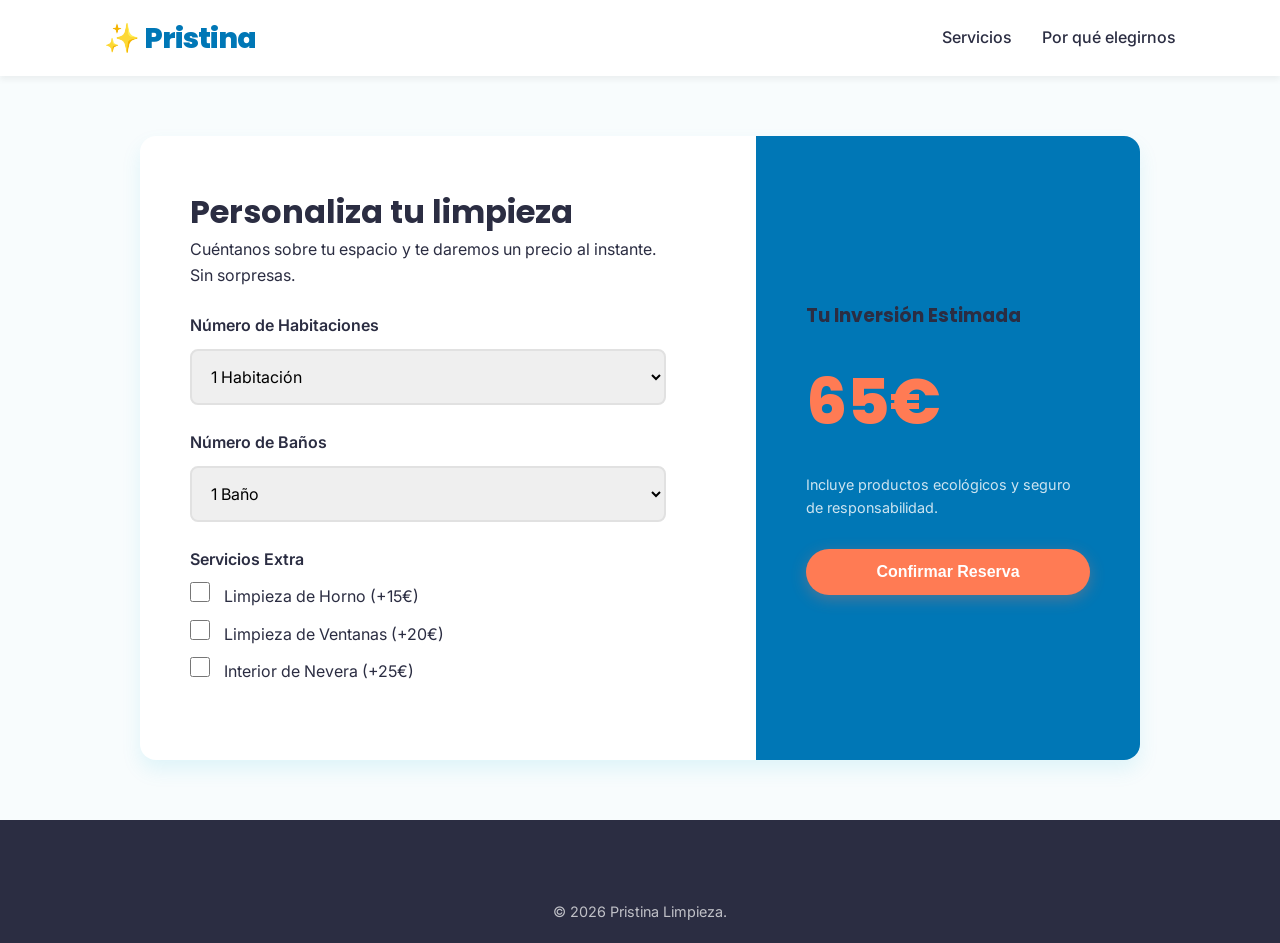
==== reserva.html @ 660d8ac3 "Add files via upload" ====
<!DOCTYPE html>
<html lang="es">
<head>
    <meta charset="UTF-8">
    <meta name="viewport" content="width=device-width, initial-scale=1.0">
    <title>Reserva tu Limpieza | Pristina</title>
    <link href="https://fonts.googleapis.com/css2?family=Inter:wght@400;500&family=Poppins:wght@600;700;800&display=swap" rel="stylesheet">
    <link rel="stylesheet" href="styles.css">
</head>
<body>
    <header class="navbar">
        <div class="nav-container">
            <a href="index.html" class="logo">✨ Pristina</a>
            <ul class="nav-links">
                <li><a href="index.html#servicios">Servicios</a></li>
                <li><a href="index.html#nosotros">Por qué elegirnos</a></li>
            </ul>
            <div class="hamburger">
                <span class="bar"></span>
                <span class="bar"></span>
                <span class="bar"></span>
            </div>
        </div>
    </header>

    <main class="booking-page">
        <div class="booking-container">
            <div class="booking-form-area">
                <h1>Personaliza tu limpieza</h1>
                <p>Cuéntanos sobre tu espacio y te daremos un precio al instante. Sin sorpresas.</p>
                
                <form id="booking-form">
                    <div class="form-group">
                        <label for="habitaciones">Número de Habitaciones</label>
                        <select id="habitaciones" class="calc-input">
                            <option value="1">1 Habitación</option>
                            <option value="2">2 Habitaciones</option>
                            <option value="3">3 Habitaciones</option>
                            <option value="4">4+ Habitaciones</option>
                        </select>
                    </div>

                    <div class="form-group">
                        <label for="banos">Número de Baños</label>
                        <select id="banos" class="calc-input">
                            <option value="1">1 Baño</option>
                            <option value="2">2 Baños</option>
                            <option value="3">3 Baños</option>
                        </select>
                    </div>

                    <div class="form-group extras-group">
                        <label>Servicios Extra</label>
                        <label class="checkbox-label">
                            <input type="checkbox" class="calc-checkbox" value="15"> Limpieza de Horno (+15€)
                        </label>
                        <label class="checkbox-label">
                            <input type="checkbox" class="calc-checkbox" value="20"> Limpieza de Ventanas (+20€)
                        </label>
                        <label class="checkbox-label">
                            <input type="checkbox" class="calc-checkbox" value="25"> Interior de Nevera (+25€)
                        </label>
                    </div>
                </form>
            </div>

            <div class="price-summary">
                <h3>Tu Inversión Estimada</h3>
                <div class="price-display">
                    <span id="total-price">50</span><span>€</span>
                </div>
                <p class="price-note">Incluye productos ecológicos y seguro de responsabilidad.</p>
                <button class="btn btn-primary btn-full" onclick="alert('¡Reserva confirmada ficticiamente!')">Confirmar Reserva</button>
            </div>
        </div>
    </main>

    <footer>
        <div class="footer-bottom" style="border:none;">
            <p>&copy; 2026 Pristina Limpieza.</p>
        </div>
    </footer>

    <script src="script.js"></script>
</body>
</html>
---- styles.css ----
/* =========================================
   VARIABLES Y RESET
   ========================================= */
:root {
    /* Paleta de Colores: Vibrante y Limpia */
    --clr-primary: #00b4d8;      /* Aguamarina intenso */
    --clr-primary-dark: #0077b6; /* Azul profundo para hovers */
    --clr-accent: #ff7b54;       /* Coral para llamadas a la acción */
    --clr-accent-dark: #e8633e;
    --clr-dark: #2b2d42;         /* Texto principal */
    --clr-light: #f8fcfd;        /* Fondo general */
    --clr-white: #ffffff;
    
    /* Tipografía */
    --font-heading: 'Poppins', sans-serif;
    --font-body: 'Inter', sans-serif;
    
    /* Efectos */
    --shadow-sm: 0 4px 6px rgba(0,0,0,0.05);
    --shadow-md: 0 10px 20px rgba(0,180,216,0.1);
    --transition: all 0.3s cubic-bezier(0.25, 0.8, 0.25, 1);
    --border-radius: 16px;
}

* {
    margin: 0;
    padding: 0;
    box-sizing: border-box;
}

html {
    scroll-behavior: smooth;
}

body {
    font-family: var(--font-body);
    background-color: var(--clr-light);
    color: var(--clr-dark);
    line-height: 1.6;
}

h1, h2, h3, .logo {
    font-family: var(--font-heading);
    color: var(--clr-dark);
}

/* =========================================
   COMPONENTES GLOBALES
   ========================================= */
.btn {
    display: inline-block;
    padding: 14px 28px;
    border-radius: 50px;
    text-decoration: none;
    font-weight: 600;
    font-size: 1rem;
    cursor: pointer;
    border: none;
    transition: var(--transition);
    text-align: center;
}

.btn-primary {
    background-color: var(--clr-accent);
    color: var(--clr-white);
    box-shadow: 0 4px 15px rgba(255, 123, 84, 0.3);
}

.btn-primary:hover {
    background-color: var(--clr-accent-dark);
    transform: translateY(-3px);
    box-shadow: 0 6px 20px rgba(255, 123, 84, 0.4);
}

.btn-secondary {
    background-color: var(--clr-white);
    color: var(--clr-primary-dark);
    border: 2px solid var(--clr-primary);
}

.btn-secondary:hover {
    background-color: var(--clr-primary);
    color: var(--clr-white);
}

/* =========================================
   HEADER Y NAVBAR (Sticky & Glassmorphism)
   ========================================= */
.promo-bar {
    background-color: var(--clr-primary-dark);
    color: var(--clr-white);
    text-align: center;
    padding: 10px;
    font-size: 0.9rem;
}

.navbar {
    position: sticky;
    top: 0;
    background: rgba(255, 255, 255, 0.9);
    backdrop-filter: blur(10px);
    z-index: 1000;
    box-shadow: var(--shadow-sm);
}

.nav-container {
    display: flex;
    justify-content: space-between;
    align-items: center;
    max-width: 1200px;
    margin: 0 auto;
    padding: 15px 5%;
}

.logo {
    font-size: 1.8rem;
    font-weight: 800;
    text-decoration: none;
    color: var(--clr-primary-dark);
    letter-spacing: -1px;
}

.nav-links {
    list-style: none;
    display: flex;
    align-items: center;
    gap: 30px;
}

.nav-links a {
    text-decoration: none;
    color: var(--clr-dark);
    font-weight: 500;
    transition: var(--transition);
}

.nav-links a:hover {
    color: var(--clr-primary);
}

.btn-nav {
    background-color: var(--clr-primary);
    color: var(--clr-white);
    padding: 10px 24px;
}
.btn-nav:hover {
    background-color: var(--clr-primary-dark);
    color: var(--clr-white);
}

/* Menú Hamburguesa */
.hamburger {
    display: none;
    cursor: pointer;
}
.bar {
    display: block;
    width: 25px;
    height: 3px;
    margin: 5px auto;
    background-color: var(--clr-dark);
    transition: var(--transition);
}

/* =========================================
   SECCIÓN HERO
   ========================================= */
.hero {
    display: grid;
    grid-template-columns: 1fr 1fr;
    align-items: center;
    max-width: 1200px;
    margin: 0 auto;
    padding: 80px 5%;
    gap: 50px;
}

.hero-content h1 {
    font-size: 3.5rem;
    line-height: 1.1;
    margin-bottom: 20px;
}

.highlight {
    color: var(--clr-primary);
}

.hero-content p {
    font-size: 1.1rem;
    color: #555;
    margin-bottom: 30px;
}

.hero-buttons {
    display: flex;
    gap: 15px;
}

.hero-image img {
    width: 100%;
    border-radius: var(--border-radius);
    box-shadow: var(--shadow-md);
    object-fit: cover;
    height: 500px;
}

/* =========================================
   SECCIÓN BENEFICIOS & SERVICIOS
   ========================================= */
.section-header {
    text-align: center;
    margin-bottom: 50px;
}
.section-header h2 {
    font-size: 2.5rem;
    margin-bottom: 15px;
}

.features {
    background-color: var(--clr-white);
    padding: 80px 5%;
}

.features-grid {
    display: grid;
    grid-template-columns: repeat(auto-fit, minmax(300px, 1fr));
    gap: 30px;
    max-width: 1200px;
    margin: 0 auto;
}

.feature-card {
    padding: 40px 30px;
    background: var(--clr-light);
    border-radius: var(--border-radius);
    text-align: center;
    transition: var(--transition);
    border: 1px solid rgba(0,180,216,0.1);
}

.feature-card:hover {
    transform: translateY(-10px);
    box-shadow: var(--shadow-md);
    background: var(--clr-white);
}

.feature-card .icon {
    font-size: 3rem;
    margin-bottom: 20px;
}

.services {
    padding: 80px 5%;
    max-width: 1200px;
    margin: 0 auto;
}

.services-grid {
    display: grid;
    grid-template-columns: repeat(auto-fit, minmax(320px, 1fr));
    gap: 40px;
}

.service-card {
    background: var(--clr-white);
    border-radius: var(--border-radius);
    overflow: hidden;
    box-shadow: var(--shadow-sm);
    transition: var(--transition);
}

.service-card:hover {
    box-shadow: var(--shadow-md);
    transform: scale(1.02);
}

.service-card img {
    width: 100%;
    height: 250px;
    object-fit: cover;
}

.service-info {
    padding: 30px;
}

.link-arrow {
    display: inline-block;
    margin-top: 15px;
    color: var(--clr-primary);
    font-weight: 700;
    text-decoration: none;
    transition: var(--transition);
}

.link-arrow:hover {
    color: var(--clr-accent);
    transform: translateX(5px);
}

/* =========================================
   PÁGINA DE RESERVA (Cotizador)
   ========================================= */
.booking-page {
    padding: 60px 5%;
}

.booking-container {
    max-width: 1000px;
    margin: 0 auto;
    display: grid;
    grid-template-columns: 3fr 2fr;
    gap: 40px;
    background: var(--clr-white);
    border-radius: var(--border-radius);
    box-shadow: var(--shadow-md);
    overflow: hidden;
}

.booking-form-area {
    padding: 50px;
}

.form-group {
    margin-bottom: 25px;
    margin-top: 25px;
}

.form-group label {
    display: block;
    font-weight: 600;
    margin-bottom: 10px;
}

.calc-input {
    width: 100%;
    padding: 15px;
    border: 2px solid #e1e1e1;
    border-radius: 8px;
    font-family: var(--font-body);
    font-size: 1rem;
    transition: var(--transition);
}

.calc-input:focus {
    outline: none;
    border-color: var(--clr-primary);
}

.checkbox-label {
    display: flex;
    align-items: center;
    font-weight: 400 !important;
    margin-bottom: 10px;
    cursor: pointer;
}

.calc-checkbox {
    margin-right: 10px;
    width: 20px;
    height: 20px;
    accent-color: var(--clr-primary);
}

.price-summary {
    background: var(--clr-primary-dark);
    color: var(--clr-white);
    padding: 50px;
    display: flex;
    flex-direction: column;
    justify-content: center;
}

.price-display {
    font-size: 4rem;
    font-family: var(--font-heading);
    font-weight: 800;
    color: var(--clr-accent);
    margin: 20px 0;
}

.price-note {
    font-size: 0.9rem;
    opacity: 0.8;
    margin-bottom: 30px;
}

.btn-full {
    width: 100%;
}

/* =========================================
   FOOTER
   ========================================= */
footer {
    background-color: var(--clr-dark);
    color: var(--clr-white);
    padding: 60px 5% 20px;
}

.footer-content {
    max-width: 1200px;
    margin: 0 auto;
    display: flex;
    justify-content: space-between;
    flex-wrap: wrap;
    gap: 40px;
    margin-bottom: 40px;
}

.footer-brand h2 {
    color: var(--clr-white);
    margin-bottom: 15px;
}

.footer-bottom {
    text-align: center;
    border-top: 1px solid rgba(255,255,255,0.1);
    padding-top: 20px;
    font-size: 0.9rem;
    opacity: 0.7;
}

/* =========================================
   RESPONSIVE DESIGN (@media queries)
   ========================================= */
@media (max-width: 900px) {
    .hero {
        grid-template-columns: 1fr;
        text-align: center;
        padding-top: 40px;
    }
    
    .hero-buttons {
        justify-content: center;
    }

    .booking-container {
        grid-template-columns: 1fr;
    }
}

@media (max-width: 768px) {
    .nav-links {
        position: fixed;
        left: -100%;
        top: 70px;
        flex-direction: column;
        background-color: var(--clr-white);
        width: 100%;
        text-align: center;
        transition: 0.3s;
        box-shadow: 0 10px 10px rgba(0,0,0,0.1);
        padding: 20px 0;
    }

    .nav-links.active {
        left: 0;
    }

    .hamburger {
        display: block;
    }

    .hamburger.active .bar:nth-child(2) {
        opacity: 0;
    }
    .hamburger.active .bar:nth-child(1) {
        transform: translateY(8px) rotate(45deg);
    }
    .hamburger.active .bar:nth-child(3) {
        transform: translateY(-8px) rotate(-45deg);
    }
}
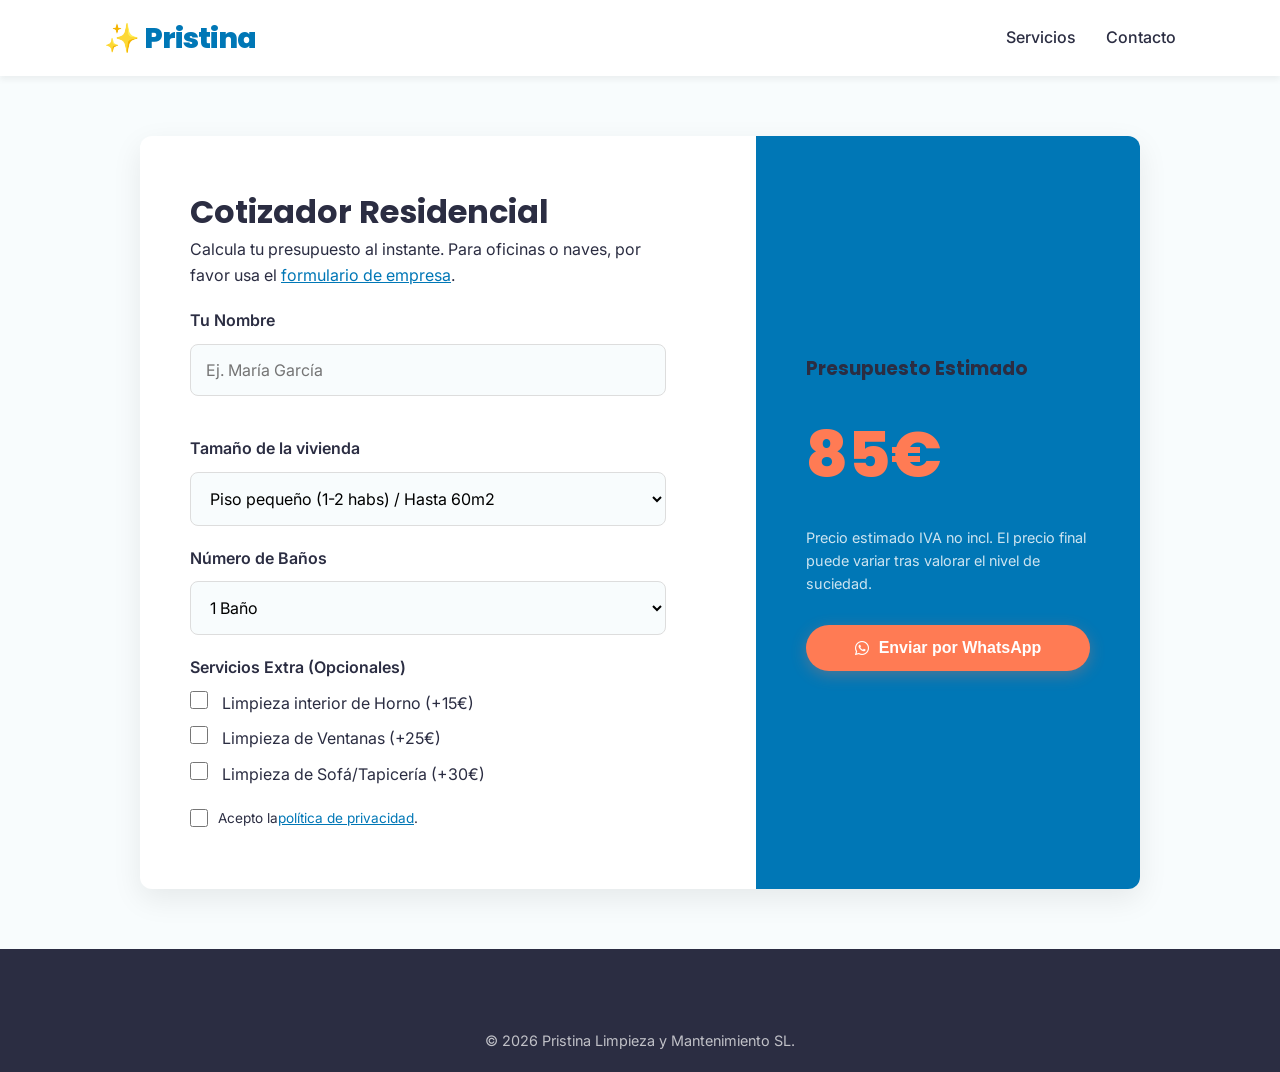
==== commit eeddf4ee: "Add files via upload" ====
--- a/reserva.html
+++ b/reserva.html
@@ -3,8 +3,9 @@
 <head>
     <meta charset="UTF-8">
     <meta name="viewport" content="width=device-width, initial-scale=1.0">
-    <title>Reserva tu Limpieza | Pristina</title>
+    <title>Cotizador Residencial | Pristina</title>
     <link href="https://fonts.googleapis.com/css2?family=Inter:wght@400;500&family=Poppins:wght@600;700;800&display=swap" rel="stylesheet">
+    <link rel="stylesheet" href="https://cdnjs.cloudflare.com/ajax/libs/font-awesome/6.4.0/css/all.min.css">
     <link rel="stylesheet" href="styles.css">
 </head>
 <body>
@@ -13,7 +14,7 @@
             <a href="index.html" class="logo">✨ Pristina</a>
             <ul class="nav-links">
                 <li><a href="index.html#servicios">Servicios</a></li>
-                <li><a href="index.html#nosotros">Por qué elegirnos</a></li>
+                <li><a href="index.html#contacto">Contacto</a></li>
             </ul>
             <div class="hamburger">
                 <span class="bar"></span>
@@ -26,17 +27,25 @@
     <main class="booking-page">
         <div class="booking-container">
             <div class="booking-form-area">
-                <h1>Personaliza tu limpieza</h1>
-                <p>Cuéntanos sobre tu espacio y te daremos un precio al instante. Sin sorpresas.</p>
+                <h1>Cotizador Residencial</h1>
+                <p>Calcula tu presupuesto al instante. Para oficinas o naves, por favor usa el <a href="index.html#contacto">formulario de empresa</a>.</p>
                 
                 <form id="booking-form">
+                    <!-- Nuevos campos de contacto real -->
+                    <div class="form-row">
+                        <div class="form-group" style="width: 100%;">
+                            <label for="cliente-nombre">Tu Nombre</label>
+                            <input type="text" id="cliente-nombre" class="calc-input" placeholder="Ej. María García" required>
+                        </div>
+                    </div>
+
                     <div class="form-group">
-                        <label for="habitaciones">Número de Habitaciones</label>
+                        <label for="habitaciones">Tamaño de la vivienda</label>
                         <select id="habitaciones" class="calc-input">
-                            <option value="1">1 Habitación</option>
-                            <option value="2">2 Habitaciones</option>
-                            <option value="3">3 Habitaciones</option>
-                            <option value="4">4+ Habitaciones</option>
+                            <option value="1">Piso pequeño (1-2 habs) / Hasta 60m2</option>
+                            <option value="2">Piso mediano (3 habs) / 60m2 - 100m2</option>
+                            <option value="3">Piso grande (4+ habs) / 100m2 - 150m2</option>
+                            <option value="4">Chalet o Casa / Más de 150m2</option>
                         </select>
                     </div>
 
@@ -45,39 +54,47 @@
                         <select id="banos" class="calc-input">
                             <option value="1">1 Baño</option>
                             <option value="2">2 Baños</option>
-                            <option value="3">3 Baños</option>
+                            <option value="3">3 o más Baños</option>
                         </select>
                     </div>
 
                     <div class="form-group extras-group">
-                        <label>Servicios Extra</label>
+                        <label>Servicios Extra (Opcionales)</label>
                         <label class="checkbox-label">
-                            <input type="checkbox" class="calc-checkbox" value="15"> Limpieza de Horno (+15€)
+                            <input type="checkbox" class="calc-checkbox" value="15" data-name="Limpieza de Horno"> Limpieza interior de Horno (+15€)
                         </label>
                         <label class="checkbox-label">
-                            <input type="checkbox" class="calc-checkbox" value="20"> Limpieza de Ventanas (+20€)
+                            <input type="checkbox" class="calc-checkbox" value="25" data-name="Limpieza de Ventanas"> Limpieza de Ventanas (+25€)
                         </label>
                         <label class="checkbox-label">
-                            <input type="checkbox" class="calc-checkbox" value="25"> Interior de Nevera (+25€)
+                            <input type="checkbox" class="calc-checkbox" value="30" data-name="Limpieza de Tapicería"> Limpieza de Sofá/Tapicería (+30€)
                         </label>
                     </div>
+                    
+                    <label class="checkbox-label" style="font-size:0.85rem; margin-top:20px;">
+                        <input type="checkbox" id="legal-check" class="calc-checkbox" required>
+                        Acepto la <a href="legal.html#privacidad" target="_blank">política de privacidad</a>.
+                    </label>
                 </form>
             </div>
 
             <div class="price-summary">
-                <h3>Tu Inversión Estimada</h3>
+                <h3>Presupuesto Estimado</h3>
                 <div class="price-display">
-                    <span id="total-price">50</span><span>€</span>
+                    <span id="total-price">55</span><span>€</span>
                 </div>
-                <p class="price-note">Incluye productos ecológicos y seguro de responsabilidad.</p>
-                <button class="btn btn-primary btn-full" onclick="alert('¡Reserva confirmada ficticiamente!')">Confirmar Reserva</button>
+                <p class="price-note">Precio estimado IVA no incl. El precio final puede variar tras valorar el nivel de suciedad.</p>
+                <!-- Botón funcional hacia WhatsApp -->
+                <button type="button" id="btn-whatsapp-reserva" class="btn btn-primary btn-full">
+                    <i class="fab fa-whatsapp"></i> Enviar por WhatsApp
+                </button>
             </div>
         </div>
     </main>
 
     <footer>
         <div class="footer-bottom" style="border:none;">
-            <p>&copy; 2026 Pristina Limpieza.</p>
+            <p>&copy; 2026 Pristina Limpieza y Mantenimiento SL.</p>
         </div>
     </footer>
 
--- a/styles.css
+++ b/styles.css
@@ -2,473 +2,194 @@
    VARIABLES Y RESET
    ========================================= */
 :root {
-    /* Paleta de Colores: Vibrante y Limpia */
-    --clr-primary: #00b4d8;      /* Aguamarina intenso */
-    --clr-primary-dark: #0077b6; /* Azul profundo para hovers */
-    --clr-accent: #ff7b54;       /* Coral para llamadas a la acción */
+    --clr-primary: #00b4d8;      
+    --clr-primary-dark: #0077b6; 
+    --clr-accent: #ff7b54;       
     --clr-accent-dark: #e8633e;
-    --clr-dark: #2b2d42;         /* Texto principal */
-    --clr-light: #f8fcfd;        /* Fondo general */
+    --clr-dark: #2b2d42;         
+    --clr-light: #f8fcfd;        
     --clr-white: #ffffff;
+    --clr-whatsapp: #25D366;
     
-    /* Tipografía */
     --font-heading: 'Poppins', sans-serif;
     --font-body: 'Inter', sans-serif;
     
-    /* Efectos */
     --shadow-sm: 0 4px 6px rgba(0,0,0,0.05);
-    --shadow-md: 0 10px 20px rgba(0,180,216,0.1);
-    --transition: all 0.3s cubic-bezier(0.25, 0.8, 0.25, 1);
-    --border-radius: 16px;
+    --shadow-md: 0 10px 30px rgba(0,0,0,0.08);
+    --transition: all 0.3s ease;
+    --border-radius: 12px;
 }
 
-* {
-    margin: 0;
-    padding: 0;
-    box-sizing: border-box;
-}
-
-html {
-    scroll-behavior: smooth;
-}
-
-body {
-    font-family: var(--font-body);
-    background-color: var(--clr-light);
-    color: var(--clr-dark);
-    line-height: 1.6;
-}
-
-h1, h2, h3, .logo {
-    font-family: var(--font-heading);
-    color: var(--clr-dark);
-}
+* { margin: 0; padding: 0; box-sizing: border-box; }
+html { scroll-behavior: smooth; }
+body { font-family: var(--font-body); background-color: var(--clr-light); color: var(--clr-dark); line-height: 1.6; }
+h1, h2, h3, .logo { font-family: var(--font-heading); color: var(--clr-dark); }
+a { color: var(--clr-primary-dark); transition: var(--transition); }
+a:hover { color: var(--clr-accent); }
 
 /* =========================================
-   COMPONENTES GLOBALES
+   COMPONENTES GLOBALES & BOTONES
    ========================================= */
 .btn {
-    display: inline-block;
-    padding: 14px 28px;
-    border-radius: 50px;
-    text-decoration: none;
-    font-weight: 600;
-    font-size: 1rem;
-    cursor: pointer;
-    border: none;
+    display: inline-block; padding: 14px 28px; border-radius: 50px;
+    text-decoration: none; font-weight: 600; font-size: 1rem;
+    cursor: pointer; border: none; transition: var(--transition); text-align: center;
+}
+.btn-sm { padding: 8px 16px; font-size: 0.9rem; }
+.btn-primary { background-color: var(--clr-accent); color: var(--clr-white); box-shadow: 0 4px 15px rgba(255, 123, 84, 0.3); }
+.btn-primary:hover { background-color: var(--clr-accent-dark); transform: translateY(-3px); color: var(--clr-white); }
+.btn-secondary { background-color: transparent; color: var(--clr-primary-dark); border: 2px solid var(--clr-primary); }
+.btn-secondary:hover { background-color: var(--clr-primary); color: var(--clr-white); }
+.btn-full { width: 100%; display: flex; justify-content: center; align-items: center; gap: 10px;}
+
+/* WHATSAPP FLOTANTE */
+.whatsapp-float {
+    position: fixed; width: 60px; height: 60px; bottom: 30px; right: 30px;
+    background-color: var(--clr-whatsapp); color: #FFF; border-radius: 50px;
+    text-align: center; font-size: 30px; box-shadow: var(--shadow-md); z-index: 9999;
+    display: flex; align-items: center; justify-content: center;
     transition: var(--transition);
-    text-align: center;
 }
+.whatsapp-float:hover { transform: scale(1.1); color: #FFF; }
 
-.btn-primary {
-    background-color: var(--clr-accent);
-    color: var(--clr-white);
-    box-shadow: 0 4px 15px rgba(255, 123, 84, 0.3);
+/* BANNER DE COOKIES */
+.cookie-banner {
+    position: fixed; bottom: -100%; left: 0; width: 100%;
+    background-color: var(--clr-dark); color: var(--clr-white);
+    padding: 20px; z-index: 10000; box-shadow: 0 -5px 15px rgba(0,0,0,0.1);
+    transition: bottom 0.5s ease-in-out;
 }
-
-.btn-primary:hover {
-    background-color: var(--clr-accent-dark);
-    transform: translateY(-3px);
-    box-shadow: 0 6px 20px rgba(255, 123, 84, 0.4);
+.cookie-banner.show { bottom: 0; }
+.cookie-content {
+    max-width: 1200px; margin: 0 auto; display: flex; 
+    justify-content: space-between; align-items: center; gap: 20px;
 }
-
-.btn-secondary {
-    background-color: var(--clr-white);
-    color: var(--clr-primary-dark);
-    border: 2px solid var(--clr-primary);
-}
-
-.btn-secondary:hover {
-    background-color: var(--clr-primary);
-    color: var(--clr-white);
-}
+.cookie-content p { font-size: 0.9rem; margin: 0; }
+.cookie-content a { color: var(--clr-primary); text-decoration: underline; }
 
 /* =========================================
-   HEADER Y NAVBAR (Sticky & Glassmorphism)
+   HEADER Y NAVBAR
    ========================================= */
-.promo-bar {
-    background-color: var(--clr-primary-dark);
-    color: var(--clr-white);
-    text-align: center;
-    padding: 10px;
-    font-size: 0.9rem;
-}
-
-.navbar {
-    position: sticky;
-    top: 0;
-    background: rgba(255, 255, 255, 0.9);
-    backdrop-filter: blur(10px);
-    z-index: 1000;
-    box-shadow: var(--shadow-sm);
-}
-
-.nav-container {
-    display: flex;
-    justify-content: space-between;
-    align-items: center;
-    max-width: 1200px;
-    margin: 0 auto;
-    padding: 15px 5%;
-}
-
-.logo {
-    font-size: 1.8rem;
-    font-weight: 800;
-    text-decoration: none;
-    color: var(--clr-primary-dark);
-    letter-spacing: -1px;
-}
-
-.nav-links {
-    list-style: none;
-    display: flex;
-    align-items: center;
-    gap: 30px;
-}
-
-.nav-links a {
-    text-decoration: none;
-    color: var(--clr-dark);
-    font-weight: 500;
-    transition: var(--transition);
-}
-
-.nav-links a:hover {
-    color: var(--clr-primary);
-}
-
-.btn-nav {
-    background-color: var(--clr-primary);
-    color: var(--clr-white);
-    padding: 10px 24px;
-}
-.btn-nav:hover {
-    background-color: var(--clr-primary-dark);
-    color: var(--clr-white);
-}
-
-/* Menú Hamburguesa */
-.hamburger {
-    display: none;
-    cursor: pointer;
-}
-.bar {
-    display: block;
-    width: 25px;
-    height: 3px;
-    margin: 5px auto;
-    background-color: var(--clr-dark);
-    transition: var(--transition);
-}
+.promo-bar { background-color: var(--clr-primary-dark); color: var(--clr-white); text-align: center; padding: 10px; font-size: 0.9rem; }
+.navbar { position: sticky; top: 0; background: rgba(255, 255, 255, 0.95); backdrop-filter: blur(10px); z-index: 1000; box-shadow: var(--shadow-sm); }
+.nav-container { display: flex; justify-content: space-between; align-items: center; max-width: 1200px; margin: 0 auto; padding: 15px 5%; }
+.logo { font-size: 1.8rem; font-weight: 800; text-decoration: none; color: var(--clr-primary-dark); letter-spacing: -1px; }
+.nav-links { list-style: none; display: flex; align-items: center; gap: 30px; }
+.nav-links a { text-decoration: none; color: var(--clr-dark); font-weight: 500; }
+.nav-links a:hover { color: var(--clr-primary); }
+.btn-nav { background-color: var(--clr-primary); color: var(--clr-white); padding: 10px 24px; }
+.btn-nav:hover { background-color: var(--clr-primary-dark); color: var(--clr-white); }
+.hamburger { display: none; cursor: pointer; }
+.bar { display: block; width: 25px; height: 3px; margin: 5px auto; background-color: var(--clr-dark); transition: var(--transition); }
 
 /* =========================================
-   SECCIÓN HERO
+   HERO & SECCIONES GENÉRICAS
    ========================================= */
-.hero {
-    display: grid;
-    grid-template-columns: 1fr 1fr;
-    align-items: center;
-    max-width: 1200px;
-    margin: 0 auto;
-    padding: 80px 5%;
-    gap: 50px;
-}
+.hero { display: grid; grid-template-columns: 1fr 1fr; align-items: center; max-width: 1200px; margin: 0 auto; padding: 80px 5%; gap: 50px; }
+.hero-content h1 { font-size: 3.5rem; line-height: 1.1; margin-bottom: 20px; }
+.highlight { color: var(--clr-primary); }
+.hero-content p { font-size: 1.1rem; color: #555; margin-bottom: 30px; }
+.hero-buttons { display: flex; gap: 15px; flex-wrap: wrap; }
+.hero-image img { width: 100%; border-radius: var(--border-radius); box-shadow: var(--shadow-md); object-fit: cover; height: 500px; }
 
-.hero-content h1 {
-    font-size: 3.5rem;
-    line-height: 1.1;
-    margin-bottom: 20px;
-}
-
-.highlight {
-    color: var(--clr-primary);
-}
-
-.hero-content p {
-    font-size: 1.1rem;
-    color: #555;
-    margin-bottom: 30px;
-}
-
-.hero-buttons {
-    display: flex;
-    gap: 15px;
-}
-
-.hero-image img {
-    width: 100%;
-    border-radius: var(--border-radius);
-    box-shadow: var(--shadow-md);
-    object-fit: cover;
-    height: 500px;
-}
+.section-header { text-align: center; margin-bottom: 50px; max-width: 700px; margin-inline: auto; }
+.section-header h2 { font-size: 2.5rem; margin-bottom: 15px; }
 
 /* =========================================
-   SECCIÓN BENEFICIOS & SERVICIOS
+   BENEFICIOS Y SERVICIOS
    ========================================= */
-.section-header {
-    text-align: center;
-    margin-bottom: 50px;
-}
-.section-header h2 {
-    font-size: 2.5rem;
-    margin-bottom: 15px;
-}
+.features { background-color: var(--clr-white); padding: 80px 5%; }
+.features-grid { display: grid; grid-template-columns: repeat(auto-fit, minmax(300px, 1fr)); gap: 30px; max-width: 1200px; margin: 0 auto; }
+.feature-card { padding: 40px 30px; background: var(--clr-light); border-radius: var(--border-radius); text-align: center; transition: var(--transition); border: 1px solid rgba(0,180,216,0.1); }
+.feature-card:hover { transform: translateY(-5px); box-shadow: var(--shadow-md); background: var(--clr-white); }
+.feature-card .icon { font-size: 3rem; margin-bottom: 20px; color: var(--clr-primary); }
 
-.features {
-    background-color: var(--clr-white);
-    padding: 80px 5%;
-}
+.services { padding: 80px 5%; max-width: 1200px; margin: 0 auto; }
+.services-grid { display: grid; grid-template-columns: repeat(auto-fit, minmax(320px, 1fr)); gap: 40px; }
+.service-card { background: var(--clr-white); border-radius: var(--border-radius); overflow: hidden; box-shadow: var(--shadow-sm); transition: var(--transition); }
+.service-card:hover { box-shadow: var(--shadow-md); transform: translateY(-5px); }
+.service-card img { width: 100%; height: 220px; object-fit: cover; }
+.service-info { padding: 30px; }
+.link-arrow { display: inline-block; margin-top: 15px; color: var(--clr-primary); font-weight: 700; text-decoration: none; }
+.link-arrow:hover { color: var(--clr-accent); transform: translateX(5px); }
 
-.features-grid {
-    display: grid;
-    grid-template-columns: repeat(auto-fit, minmax(300px, 1fr));
-    gap: 30px;
-    max-width: 1200px;
-    margin: 0 auto;
-}
+/* =========================================
+   SECCIÓN DE CONTACTO (HOME)
+   ========================================= */
+.contact-section { background-color: var(--clr-dark); color: var(--clr-white); padding: 80px 5%; }
+.contact-container { max-width: 1200px; margin: 0 auto; display: grid; grid-template-columns: 1fr 1fr; gap: 60px; align-items: center; }
+.contact-info h2 { color: var(--clr-white); font-size: 2.5rem; margin-bottom: 20px; }
+.contact-info p { margin-bottom: 30px; opacity: 0.9; }
+.contact-details { list-style: none; }
+.contact-details li { margin-bottom: 20px; display: flex; align-items: center; gap: 15px; font-size: 1.1rem; }
+.contact-details li i { color: var(--clr-primary); font-size: 1.5rem; }
+.contact-details a { color: var(--clr-white); text-decoration: none; }
+.contact-details a:hover { color: var(--clr-primary); }
 
-.feature-card {
-    padding: 40px 30px;
-    background: var(--clr-light);
-    border-radius: var(--border-radius);
-    text-align: center;
-    transition: var(--transition);
-    border: 1px solid rgba(0,180,216,0.1);
-}
-
-.feature-card:hover {
-    transform: translateY(-10px);
-    box-shadow: var(--shadow-md);
-    background: var(--clr-white);
-}
-
-.feature-card .icon {
-    font-size: 3rem;
-    margin-bottom: 20px;
-}
-
-.services {
-    padding: 80px 5%;
-    max-width: 1200px;
-    margin: 0 auto;
-}
-
-.services-grid {
-    display: grid;
-    grid-template-columns: repeat(auto-fit, minmax(320px, 1fr));
-    gap: 40px;
-}
-
-.service-card {
-    background: var(--clr-white);
-    border-radius: var(--border-radius);
-    overflow: hidden;
-    box-shadow: var(--shadow-sm);
-    transition: var(--transition);
-}
-
-.service-card:hover {
-    box-shadow: var(--shadow-md);
-    transform: scale(1.02);
-}
-
-.service-card img {
-    width: 100%;
-    height: 250px;
-    object-fit: cover;
-}
-
-.service-info {
-    padding: 30px;
-}
-
-.link-arrow {
-    display: inline-block;
-    margin-top: 15px;
-    color: var(--clr-primary);
-    font-weight: 700;
-    text-decoration: none;
-    transition: var(--transition);
-}
-
-.link-arrow:hover {
-    color: var(--clr-accent);
-    transform: translateX(5px);
-}
+.contact-form-wrapper { background: var(--clr-white); padding: 40px; border-radius: var(--border-radius); color: var(--clr-dark); }
+.form-row { display: flex; gap: 15px; }
 
 /* =========================================
    PÁGINA DE RESERVA (Cotizador)
    ========================================= */
-.booking-page {
-    padding: 60px 5%;
-}
+.booking-page { padding: 60px 5%; }
+.booking-container { max-width: 1000px; margin: 0 auto; display: grid; grid-template-columns: 3fr 2fr; gap: 40px; background: var(--clr-white); border-radius: var(--border-radius); box-shadow: var(--shadow-md); overflow: hidden; }
+.booking-form-area { padding: 50px; }
+.form-group { margin-bottom: 20px; margin-top: 20px; }
+.form-group label { display: block; font-weight: 600; margin-bottom: 10px; }
+.calc-input { width: 100%; padding: 15px; border: 1px solid #ddd; border-radius: 8px; font-family: var(--font-body); font-size: 1rem; transition: var(--transition); background: var(--clr-light); }
+.calc-input:focus { outline: none; border-color: var(--clr-primary); background: var(--clr-white); }
+.checkbox-label { display: flex; align-items: center; font-weight: 400 !important; margin-bottom: 10px; cursor: pointer; }
+.calc-checkbox { margin-right: 10px; width: 18px; height: 18px; accent-color: var(--clr-primary); }
 
-.booking-container {
-    max-width: 1000px;
-    margin: 0 auto;
-    display: grid;
-    grid-template-columns: 3fr 2fr;
-    gap: 40px;
-    background: var(--clr-white);
-    border-radius: var(--border-radius);
-    box-shadow: var(--shadow-md);
-    overflow: hidden;
-}
+.price-summary { background: var(--clr-primary-dark); color: var(--clr-white); padding: 50px; display: flex; flex-direction: column; justify-content: center; }
+.price-display { font-size: 4rem; font-family: var(--font-heading); font-weight: 800; color: var(--clr-accent); margin: 20px 0; }
+.price-note { font-size: 0.9rem; opacity: 0.8; margin-bottom: 30px; }
 
-.booking-form-area {
-    padding: 50px;
-}
-
-.form-group {
-    margin-bottom: 25px;
-    margin-top: 25px;
-}
-
-.form-group label {
-    display: block;
-    font-weight: 600;
-    margin-bottom: 10px;
-}
-
-.calc-input {
-    width: 100%;
-    padding: 15px;
-    border: 2px solid #e1e1e1;
-    border-radius: 8px;
-    font-family: var(--font-body);
-    font-size: 1rem;
-    transition: var(--transition);
-}
-
-.calc-input:focus {
-    outline: none;
-    border-color: var(--clr-primary);
-}
-
-.checkbox-label {
-    display: flex;
-    align-items: center;
-    font-weight: 400 !important;
-    margin-bottom: 10px;
-    cursor: pointer;
-}
-
-.calc-checkbox {
-    margin-right: 10px;
-    width: 20px;
-    height: 20px;
-    accent-color: var(--clr-primary);
-}
-
-.price-summary {
-    background: var(--clr-primary-dark);
-    color: var(--clr-white);
-    padding: 50px;
-    display: flex;
-    flex-direction: column;
-    justify-content: center;
-}
-
-.price-display {
-    font-size: 4rem;
-    font-family: var(--font-heading);
-    font-weight: 800;
-    color: var(--clr-accent);
-    margin: 20px 0;
-}
-
-.price-note {
-    font-size: 0.9rem;
-    opacity: 0.8;
-    margin-bottom: 30px;
-}
-
-.btn-full {
-    width: 100%;
-}
+/* =========================================
+   PÁGINA LEGAL
+   ========================================= */
+.legal-page { padding: 80px 5%; background: var(--clr-white); }
+.legal-container { max-width: 800px; margin: 0 auto; }
+.legal-container h1 { margin-top: 40px; margin-bottom: 20px; font-size: 2rem; color: var(--clr-primary-dark); }
+.legal-container h1:first-child { margin-top: 0; }
+.legal-container p, .legal-container ul { margin-bottom: 20px; color: #555; }
+.legal-container ul { margin-left: 20px; }
+.legal-container hr { margin: 60px 0; border: none; border-top: 1px solid #eee; }
 
 /* =========================================
    FOOTER
    ========================================= */
-footer {
-    background-color: var(--clr-dark);
-    color: var(--clr-white);
-    padding: 60px 5% 20px;
-}
-
-.footer-content {
-    max-width: 1200px;
-    margin: 0 auto;
-    display: flex;
-    justify-content: space-between;
-    flex-wrap: wrap;
-    gap: 40px;
-    margin-bottom: 40px;
-}
-
-.footer-brand h2 {
-    color: var(--clr-white);
-    margin-bottom: 15px;
-}
-
-.footer-bottom {
-    text-align: center;
-    border-top: 1px solid rgba(255,255,255,0.1);
-    padding-top: 20px;
-    font-size: 0.9rem;
-    opacity: 0.7;
-}
+footer { background-color: var(--clr-dark); color: var(--clr-white); padding: 60px 5% 20px; }
+.footer-content { max-width: 1200px; margin: 0 auto; display: grid; grid-template-columns: 2fr 1fr 1fr; gap: 40px; margin-bottom: 40px; }
+.footer-brand h2 { color: var(--clr-white); margin-bottom: 15px; }
+.social-links { display: flex; gap: 15px; margin-top: 20px; }
+.social-links a { color: var(--clr-white); font-size: 1.5rem; background: rgba(255,255,255,0.1); width: 40px; height: 40px; display: flex; align-items: center; justify-content: center; border-radius: 50%; }
+.social-links a:hover { background: var(--clr-primary); color: var(--clr-white); }
+.footer-links h3 { color: var(--clr-primary); margin-bottom: 20px; font-size: 1.2rem; }
+.footer-links p { margin-bottom: 10px; }
+.footer-links a { color: #ccc; text-decoration: none; }
+.footer-links a:hover { color: var(--clr-white); padding-left: 5px; }
+.footer-bottom { text-align: center; border-top: 1px solid rgba(255,255,255,0.1); padding-top: 20px; font-size: 0.9rem; opacity: 0.7; }
 
 /* =========================================
-   RESPONSIVE DESIGN (@media queries)
+   RESPONSIVE DESIGN
    ========================================= */
 @media (max-width: 900px) {
-    .hero {
-        grid-template-columns: 1fr;
-        text-align: center;
-        padding-top: 40px;
-    }
-    
-    .hero-buttons {
-        justify-content: center;
-    }
-
-    .booking-container {
-        grid-template-columns: 1fr;
-    }
+    .hero, .contact-container { grid-template-columns: 1fr; text-align: center; }
+    .hero-buttons { justify-content: center; }
+    .booking-container { grid-template-columns: 1fr; }
+    .footer-content { grid-template-columns: 1fr; text-align: center; }
+    .social-links { justify-content: center; }
+    .form-row { flex-direction: column; }
+    .cookie-content { flex-direction: column; text-align: center; }
 }
 
 @media (max-width: 768px) {
-    .nav-links {
-        position: fixed;
-        left: -100%;
-        top: 70px;
-        flex-direction: column;
-        background-color: var(--clr-white);
-        width: 100%;
-        text-align: center;
-        transition: 0.3s;
-        box-shadow: 0 10px 10px rgba(0,0,0,0.1);
-        padding: 20px 0;
-    }
-
-    .nav-links.active {
-        left: 0;
-    }
-
-    .hamburger {
-        display: block;
-    }
-
-    .hamburger.active .bar:nth-child(2) {
-        opacity: 0;
-    }
-    .hamburger.active .bar:nth-child(1) {
-        transform: translateY(8px) rotate(45deg);
-    }
-    .hamburger.active .bar:nth-child(3) {
-        transform: translateY(-8px) rotate(-45deg);
-    }
+    .nav-links { position: fixed; left: -100%; top: 70px; flex-direction: column; background-color: var(--clr-white); width: 100%; text-align: center; transition: 0.3s; box-shadow: 0 10px 10px rgba(0,0,0,0.1); padding: 20px 0; }
+    .nav-links.active { left: 0; }
+    .hamburger { display: block; }
+    .hamburger.active .bar:nth-child(2) { opacity: 0; }
+    .hamburger.active .bar:nth-child(1) { transform: translateY(8px) rotate(45deg); }
+    .hamburger.active .bar:nth-child(3) { transform: translateY(-8px) rotate(-45deg); }
 }
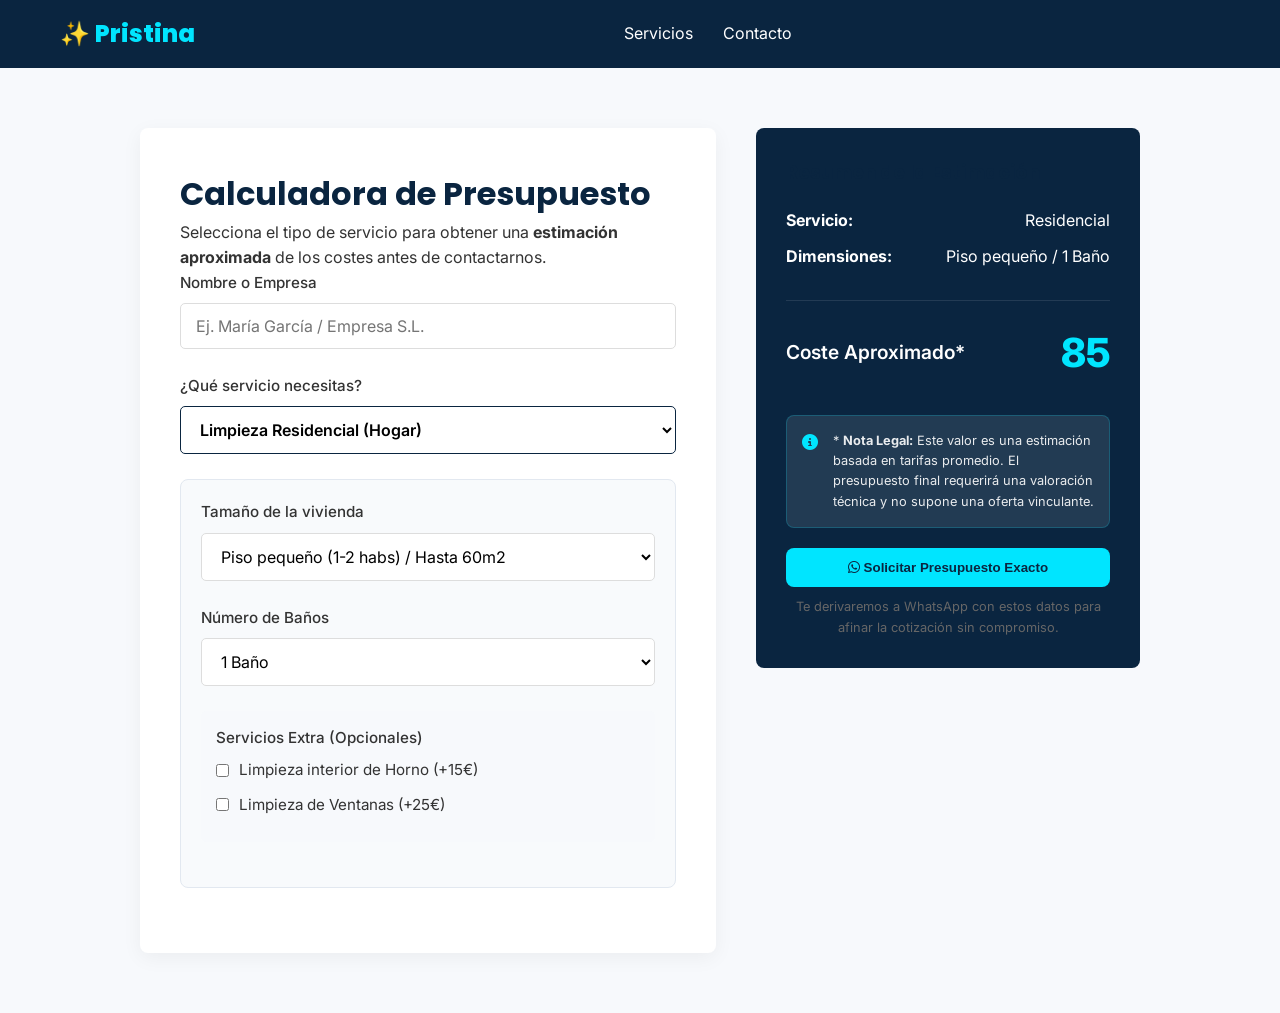
==== commit fb0f827a: "Add files via upload" ====
--- a/reserva.html
+++ b/reserva.html
@@ -3,7 +3,7 @@
 <head>
     <meta charset="UTF-8">
     <meta name="viewport" content="width=device-width, initial-scale=1.0">
-    <title>Cotizador Residencial | Pristina</title>
+    <title>Calculadora de Presupuestos | Pristina</title>
     <link href="https://fonts.googleapis.com/css2?family=Inter:wght@400;500&family=Poppins:wght@600;700;800&display=swap" rel="stylesheet">
     <link rel="stylesheet" href="https://cdnjs.cloudflare.com/ajax/libs/font-awesome/6.4.0/css/all.min.css">
     <link rel="stylesheet" href="styles.css">
@@ -27,77 +27,129 @@
     <main class="booking-page">
         <div class="booking-container">
             <div class="booking-form-area">
-                <h1>Cotizador Residencial</h1>
-                <p>Calcula tu presupuesto al instante. Para oficinas o naves, por favor usa el <a href="index.html#contacto">formulario de empresa</a>.</p>
+                <h1>Calculadora de Presupuesto</h1>
+                <p>Selecciona el tipo de servicio para obtener una <strong>estimación aproximada</strong> de los costes antes de contactarnos.</p>
                 
                 <form id="booking-form">
-                    <!-- Nuevos campos de contacto real -->
                     <div class="form-row">
                         <div class="form-group" style="width: 100%;">
-                            <label for="cliente-nombre">Tu Nombre</label>
-                            <input type="text" id="cliente-nombre" class="calc-input" placeholder="Ej. María García" required>
+                            <label for="cliente-nombre">Nombre o Empresa</label>
+                            <input type="text" id="cliente-nombre" class="calc-input" placeholder="Ej. María García / Empresa S.L." required>
                         </div>
                     </div>
 
+                    <!-- Selector Principal de Servicio -->
                     <div class="form-group">
-                        <label for="habitaciones">Tamaño de la vivienda</label>
-                        <select id="habitaciones" class="calc-input">
-                            <option value="1">Piso pequeño (1-2 habs) / Hasta 60m2</option>
-                            <option value="2">Piso mediano (3 habs) / 60m2 - 100m2</option>
-                            <option value="3">Piso grande (4+ habs) / 100m2 - 150m2</option>
-                            <option value="4">Chalet o Casa / Más de 150m2</option>
+                        <label for="tipo-servicio">¿Qué servicio necesitas?</label>
+                        <select id="tipo-servicio" class="calc-input" style="border-color: var(--clr-primary); font-weight: 600;">
+                            <option value="residencial">Limpieza Residencial (Hogar)</option>
+                            <option value="oficinas">Limpieza de Oficinas / Locales</option>
+                            <option value="naves">Limpieza de Naves Industriales</option>
+                            <option value="comunidades">Limpieza de Comunidades</option>
+                            <option value="obra">Limpieza Fin de Obra</option>
+                            <option value="cristales">Limpieza de Cristales y Fachadas</option>
                         </select>
                     </div>
 
-                    <div class="form-group">
-                        <label for="banos">Número de Baños</label>
-                        <select id="banos" class="calc-input">
-                            <option value="1">1 Baño</option>
-                            <option value="2">2 Baños</option>
-                            <option value="3">3 o más Baños</option>
-                        </select>
+                    <!-- SECCIÓN 1: RESIDENCIAL -->
+                    <div id="sec-residencial" class="dynamic-section">
+                        <div class="form-group">
+                            <label for="habitaciones">Tamaño de la vivienda</label>
+                            <select id="habitaciones" class="calc-input">
+                                <option value="1">Piso pequeño (1-2 habs) / Hasta 60m2</option>
+                                <option value="2">Piso mediano (3 habs) / 60m2 - 100m2</option>
+                                <option value="3">Piso grande (4+ habs) / 100m2 - 150m2</option>
+                                <option value="4">Chalet o Casa / Más de 150m2</option>
+                            </select>
+                        </div>
+                        <div class="form-group">
+                            <label for="banos">Número de Baños</label>
+                            <select id="banos" class="calc-input">
+                                <option value="1">1 Baño</option>
+                                <option value="2">2 Baños</option>
+                                <option value="3">3 o más Baños</option>
+                            </select>
+                        </div>
+                        <div class="form-group extras-group">
+                            <label>Servicios Extra (Opcionales)</label>
+                            <label class="checkbox-label">
+                                <input type="checkbox" class="calc-checkbox chk-residencial" value="15" data-name="Limpieza de Horno"> Limpieza interior de Horno (+15€)
+                            </label>
+                            <label class="checkbox-label">
+                                <input type="checkbox" class="calc-checkbox chk-residencial" value="25" data-name="Limpieza de Ventanas"> Limpieza de Ventanas (+25€)
+                            </label>
+                        </div>
                     </div>
 
-                    <div class="form-group extras-group">
-                        <label>Servicios Extra (Opcionales)</label>
-                        <label class="checkbox-label">
-                            <input type="checkbox" class="calc-checkbox" value="15" data-name="Limpieza de Horno"> Limpieza interior de Horno (+15€)
-                        </label>
-                        <label class="checkbox-label">
-                            <input type="checkbox" class="calc-checkbox" value="25" data-name="Limpieza de Ventanas"> Limpieza de Ventanas (+25€)
-                        </label>
-                        <label class="checkbox-label">
-                            <input type="checkbox" class="calc-checkbox" value="30" data-name="Limpieza de Tapicería"> Limpieza de Sofá/Tapicería (+30€)
-                        </label>
+                    <!-- SECCIÓN 2: METROS CUADRADOS (Oficinas, Naves, Comunidades, Obra) -->
+                    <div id="sec-metros" class="dynamic-section d-none">
+                        <div class="form-row">
+                            <div class="form-group" style="width: 48%;">
+                                <label for="metros-cuadrados">Metros cuadrados (aprox.)</label>
+                                <input type="number" id="metros-cuadrados" class="calc-input" value="100" min="20" step="10">
+                            </div>
+                            <div class="form-group" style="width: 48%;">
+                                <label for="frecuencia-m2">Frecuencia</label>
+                                <select id="frecuencia-m2" class="calc-input">
+                                    <option value="puntual">Limpieza Puntual a fondo</option>
+                                    <option value="semanal">Mantenimiento Semanal</option>
+                                    <option value="diario">Mantenimiento Diario (L-V)</option>
+                                </select>
+                            </div>
+                        </div>
+                        <div class="form-group extras-group" id="extras-b2b">
+                            <label>Extras Especiales</label>
+                            <label class="checkbox-label">
+                                <input type="checkbox" class="calc-checkbox chk-metros" value="50" data-name="Maquinaria industrial"> Uso de maquinaria específica (fregadoras/barredoras) (+50€)
+                            </label>
+                            <label class="checkbox-label">
+                                <input type="checkbox" class="calc-checkbox chk-metros" value="30" data-name="Desinfección Ozono"> Desinfección con Ozono (+30€)
+                            </label>
+                        </div>
+                    </div>
+
+                    <!-- SECCIÓN 3: POR HORAS (Cristales) -->
+                    <div id="sec-horas" class="dynamic-section d-none">
+                        <div class="form-group">
+                            <label for="horas-estimadas">Horas estimadas de servicio</label>
+                            <input type="number" id="horas-estimadas" class="calc-input" value="3" min="2">
+                            <small>Mínimo 2 horas por desplazamiento de técnicos especializados.</small>
+                        </div>
+                        <div class="form-group extras-group">
+                            <label>Requisitos Especiales</label>
+                            <label class="checkbox-label">
+                                <input type="checkbox" class="calc-checkbox chk-horas" value="40" data-name="Trabajo en altura (Grúa/Arnés)"> Requiere trabajo en altura (Grúa/Arnés) (+40€)
+                            </label>
+                        </div>
+                    </div>
+                </form>
+            </div>
+            
+            <div class="booking-summary-area">
+                <div class="summary-card">
+                    <h3>Resumen de la Estimación</h3>
+                    <ul class="summary-details">
+                        <li><strong>Servicio:</strong> <span id="sum-servicio">Residencial</span></li>
+                        <li id="sum-param"><strong>Dimensiones:</strong> <span id="sum-dim">Piso pequeño / 1 Baño</span></li>
+                    </ul>
+                    <div class="total-price">
+                        <span class="price-label">Coste Aproximado*</span>
+                        <span class="price-value" id="total-price">0€</span>
                     </div>
                     
-                    <label class="checkbox-label" style="font-size:0.85rem; margin-top:20px;">
-                        <input type="checkbox" id="legal-check" class="calc-checkbox" required>
-                        Acepto la <a href="legal.html#privacidad" target="_blank">política de privacidad</a>.
-                    </label>
-                </form>
-            </div>
+                    <div class="disclaimer-box">
+                        <i class="fas fa-info-circle"></i>
+                        <p>* <strong>Nota Legal:</strong> Este valor es una estimación basada en tarifas promedio. El presupuesto final requerirá una valoración técnica y no supone una oferta vinculante.</p>
+                    </div>
 
-            <div class="price-summary">
-                <h3>Presupuesto Estimado</h3>
-                <div class="price-display">
-                    <span id="total-price">55</span><span>€</span>
+                    <button type="button" id="btn-whatsapp" class="btn btn-primary btn-full">
+                        <i class="fab fa-whatsapp"></i> Solicitar Presupuesto Exacto
+                    </button>
+                    <p style="text-align: center; font-size: 0.8rem; margin-top: 10px; color: #666;">Te derivaremos a WhatsApp con estos datos para afinar la cotización sin compromiso.</p>
                 </div>
-                <p class="price-note">Precio estimado IVA no incl. El precio final puede variar tras valorar el nivel de suciedad.</p>
-                <!-- Botón funcional hacia WhatsApp -->
-                <button type="button" id="btn-whatsapp-reserva" class="btn btn-primary btn-full">
-                    <i class="fab fa-whatsapp"></i> Enviar por WhatsApp
-                </button>
             </div>
         </div>
     </main>
-
-    <footer>
-        <div class="footer-bottom" style="border:none;">
-            <p>&copy; 2026 Pristina Limpieza y Mantenimiento SL.</p>
-        </div>
-    </footer>
-
     <script src="script.js"></script>
 </body>
 </html>
--- a/styles.css
+++ b/styles.css
@@ -1,195 +1,253 @@
-/* =========================================
-   VARIABLES Y RESET
-   ========================================= */
 :root {
-    --clr-primary: #00b4d8;      
-    --clr-primary-dark: #0077b6; 
-    --clr-accent: #ff7b54;       
-    --clr-accent-dark: #e8633e;
-    --clr-dark: #2b2d42;         
-    --clr-light: #f8fcfd;        
-    --clr-white: #ffffff;
-    --clr-whatsapp: #25D366;
-    
-    --font-heading: 'Poppins', sans-serif;
-    --font-body: 'Inter', sans-serif;
-    
-    --shadow-sm: 0 4px 6px rgba(0,0,0,0.05);
-    --shadow-md: 0 10px 30px rgba(0,0,0,0.08);
+    --clr-primary: #0A2540;
+    --clr-accent: #00E5FF;
+    --clr-accent-hover: #00B3CC;
+    --clr-text-main: #333333;
+    --clr-text-muted: #666666;
+    --clr-bg-light: #F7F9FC;
+    --clr-white: #FFFFFF;
+    --border-radius: 8px;
     --transition: all 0.3s ease;
-    --border-radius: 12px;
-}
-
-* { margin: 0; padding: 0; box-sizing: border-box; }
-html { scroll-behavior: smooth; }
-body { font-family: var(--font-body); background-color: var(--clr-light); color: var(--clr-dark); line-height: 1.6; }
-h1, h2, h3, .logo { font-family: var(--font-heading); color: var(--clr-dark); }
-a { color: var(--clr-primary-dark); transition: var(--transition); }
-a:hover { color: var(--clr-accent); }
-
-/* =========================================
-   COMPONENTES GLOBALES & BOTONES
-   ========================================= */
+}
+
+* {
+    margin: 0;
+    padding: 0;
+    box-sizing: border-box;
+}
+
+body {
+    font-family: 'Inter', sans-serif;
+    color: var(--clr-text-main);
+    line-height: 1.6;
+    background-color: var(--clr-bg-light);
+}
+
+h1, h2, h3, h4 {
+    font-family: 'Poppins', sans-serif;
+    color: var(--clr-primary);
+}
+
+a { 
+    text-decoration: none; 
+    color: inherit; 
+}
+
+/* Utilidades para JS */
+.d-none {
+    display: none !important;
+}
+
+/* Botones */
 .btn {
-    display: inline-block; padding: 14px 28px; border-radius: 50px;
-    text-decoration: none; font-weight: 600; font-size: 1rem;
-    cursor: pointer; border: none; transition: var(--transition); text-align: center;
-}
-.btn-sm { padding: 8px 16px; font-size: 0.9rem; }
-.btn-primary { background-color: var(--clr-accent); color: var(--clr-white); box-shadow: 0 4px 15px rgba(255, 123, 84, 0.3); }
-.btn-primary:hover { background-color: var(--clr-accent-dark); transform: translateY(-3px); color: var(--clr-white); }
-.btn-secondary { background-color: transparent; color: var(--clr-primary-dark); border: 2px solid var(--clr-primary); }
-.btn-secondary:hover { background-color: var(--clr-primary); color: var(--clr-white); }
-.btn-full { width: 100%; display: flex; justify-content: center; align-items: center; gap: 10px;}
-
-/* WHATSAPP FLOTANTE */
-.whatsapp-float {
-    position: fixed; width: 60px; height: 60px; bottom: 30px; right: 30px;
-    background-color: var(--clr-whatsapp); color: #FFF; border-radius: 50px;
-    text-align: center; font-size: 30px; box-shadow: var(--shadow-md); z-index: 9999;
-    display: flex; align-items: center; justify-content: center;
+    display: inline-block;
+    padding: 12px 28px;
+    border-radius: var(--border-radius);
+    font-weight: 600;
+    cursor: pointer;
     transition: var(--transition);
-}
-.whatsapp-float:hover { transform: scale(1.1); color: #FFF; }
-
-/* BANNER DE COOKIES */
-.cookie-banner {
-    position: fixed; bottom: -100%; left: 0; width: 100%;
-    background-color: var(--clr-dark); color: var(--clr-white);
-    padding: 20px; z-index: 10000; box-shadow: 0 -5px 15px rgba(0,0,0,0.1);
-    transition: bottom 0.5s ease-in-out;
-}
-.cookie-banner.show { bottom: 0; }
-.cookie-content {
-    max-width: 1200px; margin: 0 auto; display: flex; 
-    justify-content: space-between; align-items: center; gap: 20px;
-}
-.cookie-content p { font-size: 0.9rem; margin: 0; }
-.cookie-content a { color: var(--clr-primary); text-decoration: underline; }
-
-/* =========================================
-   HEADER Y NAVBAR
-   ========================================= */
-.promo-bar { background-color: var(--clr-primary-dark); color: var(--clr-white); text-align: center; padding: 10px; font-size: 0.9rem; }
-.navbar { position: sticky; top: 0; background: rgba(255, 255, 255, 0.95); backdrop-filter: blur(10px); z-index: 1000; box-shadow: var(--shadow-sm); }
-.nav-container { display: flex; justify-content: space-between; align-items: center; max-width: 1200px; margin: 0 auto; padding: 15px 5%; }
-.logo { font-size: 1.8rem; font-weight: 800; text-decoration: none; color: var(--clr-primary-dark); letter-spacing: -1px; }
-.nav-links { list-style: none; display: flex; align-items: center; gap: 30px; }
-.nav-links a { text-decoration: none; color: var(--clr-dark); font-weight: 500; }
-.nav-links a:hover { color: var(--clr-primary); }
-.btn-nav { background-color: var(--clr-primary); color: var(--clr-white); padding: 10px 24px; }
-.btn-nav:hover { background-color: var(--clr-primary-dark); color: var(--clr-white); }
-.hamburger { display: none; cursor: pointer; }
-.bar { display: block; width: 25px; height: 3px; margin: 5px auto; background-color: var(--clr-dark); transition: var(--transition); }
-
-/* =========================================
-   HERO & SECCIONES GENÉRICAS
-   ========================================= */
-.hero { display: grid; grid-template-columns: 1fr 1fr; align-items: center; max-width: 1200px; margin: 0 auto; padding: 80px 5%; gap: 50px; }
-.hero-content h1 { font-size: 3.5rem; line-height: 1.1; margin-bottom: 20px; }
-.highlight { color: var(--clr-primary); }
-.hero-content p { font-size: 1.1rem; color: #555; margin-bottom: 30px; }
-.hero-buttons { display: flex; gap: 15px; flex-wrap: wrap; }
-.hero-image img { width: 100%; border-radius: var(--border-radius); box-shadow: var(--shadow-md); object-fit: cover; height: 500px; }
-
-.section-header { text-align: center; margin-bottom: 50px; max-width: 700px; margin-inline: auto; }
-.section-header h2 { font-size: 2.5rem; margin-bottom: 15px; }
-
-/* =========================================
-   BENEFICIOS Y SERVICIOS
-   ========================================= */
-.features { background-color: var(--clr-white); padding: 80px 5%; }
-.features-grid { display: grid; grid-template-columns: repeat(auto-fit, minmax(300px, 1fr)); gap: 30px; max-width: 1200px; margin: 0 auto; }
-.feature-card { padding: 40px 30px; background: var(--clr-light); border-radius: var(--border-radius); text-align: center; transition: var(--transition); border: 1px solid rgba(0,180,216,0.1); }
-.feature-card:hover { transform: translateY(-5px); box-shadow: var(--shadow-md); background: var(--clr-white); }
-.feature-card .icon { font-size: 3rem; margin-bottom: 20px; color: var(--clr-primary); }
-
-.services { padding: 80px 5%; max-width: 1200px; margin: 0 auto; }
-.services-grid { display: grid; grid-template-columns: repeat(auto-fit, minmax(320px, 1fr)); gap: 40px; }
-.service-card { background: var(--clr-white); border-radius: var(--border-radius); overflow: hidden; box-shadow: var(--shadow-sm); transition: var(--transition); }
-.service-card:hover { box-shadow: var(--shadow-md); transform: translateY(-5px); }
-.service-card img { width: 100%; height: 220px; object-fit: cover; }
-.service-info { padding: 30px; }
-.link-arrow { display: inline-block; margin-top: 15px; color: var(--clr-primary); font-weight: 700; text-decoration: none; }
-.link-arrow:hover { color: var(--clr-accent); transform: translateX(5px); }
-
-/* =========================================
-   SECCIÓN DE CONTACTO (HOME)
-   ========================================= */
-.contact-section { background-color: var(--clr-dark); color: var(--clr-white); padding: 80px 5%; }
-.contact-container { max-width: 1200px; margin: 0 auto; display: grid; grid-template-columns: 1fr 1fr; gap: 60px; align-items: center; }
-.contact-info h2 { color: var(--clr-white); font-size: 2.5rem; margin-bottom: 20px; }
-.contact-info p { margin-bottom: 30px; opacity: 0.9; }
-.contact-details { list-style: none; }
-.contact-details li { margin-bottom: 20px; display: flex; align-items: center; gap: 15px; font-size: 1.1rem; }
-.contact-details li i { color: var(--clr-primary); font-size: 1.5rem; }
-.contact-details a { color: var(--clr-white); text-decoration: none; }
-.contact-details a:hover { color: var(--clr-primary); }
-
-.contact-form-wrapper { background: var(--clr-white); padding: 40px; border-radius: var(--border-radius); color: var(--clr-dark); }
-.form-row { display: flex; gap: 15px; }
-
-/* =========================================
-   PÁGINA DE RESERVA (Cotizador)
-   ========================================= */
-.booking-page { padding: 60px 5%; }
-.booking-container { max-width: 1000px; margin: 0 auto; display: grid; grid-template-columns: 3fr 2fr; gap: 40px; background: var(--clr-white); border-radius: var(--border-radius); box-shadow: var(--shadow-md); overflow: hidden; }
-.booking-form-area { padding: 50px; }
-.form-group { margin-bottom: 20px; margin-top: 20px; }
-.form-group label { display: block; font-weight: 600; margin-bottom: 10px; }
-.calc-input { width: 100%; padding: 15px; border: 1px solid #ddd; border-radius: 8px; font-family: var(--font-body); font-size: 1rem; transition: var(--transition); background: var(--clr-light); }
-.calc-input:focus { outline: none; border-color: var(--clr-primary); background: var(--clr-white); }
-.checkbox-label { display: flex; align-items: center; font-weight: 400 !important; margin-bottom: 10px; cursor: pointer; }
-.calc-checkbox { margin-right: 10px; width: 18px; height: 18px; accent-color: var(--clr-primary); }
-
-.price-summary { background: var(--clr-primary-dark); color: var(--clr-white); padding: 50px; display: flex; flex-direction: column; justify-content: center; }
-.price-display { font-size: 4rem; font-family: var(--font-heading); font-weight: 800; color: var(--clr-accent); margin: 20px 0; }
-.price-note { font-size: 0.9rem; opacity: 0.8; margin-bottom: 30px; }
-
-/* =========================================
-   PÁGINA LEGAL
-   ========================================= */
-.legal-page { padding: 80px 5%; background: var(--clr-white); }
-.legal-container { max-width: 800px; margin: 0 auto; }
-.legal-container h1 { margin-top: 40px; margin-bottom: 20px; font-size: 2rem; color: var(--clr-primary-dark); }
-.legal-container h1:first-child { margin-top: 0; }
-.legal-container p, .legal-container ul { margin-bottom: 20px; color: #555; }
-.legal-container ul { margin-left: 20px; }
-.legal-container hr { margin: 60px 0; border: none; border-top: 1px solid #eee; }
-
-/* =========================================
-   FOOTER
-   ========================================= */
-footer { background-color: var(--clr-dark); color: var(--clr-white); padding: 60px 5% 20px; }
-.footer-content { max-width: 1200px; margin: 0 auto; display: grid; grid-template-columns: 2fr 1fr 1fr; gap: 40px; margin-bottom: 40px; }
-.footer-brand h2 { color: var(--clr-white); margin-bottom: 15px; }
-.social-links { display: flex; gap: 15px; margin-top: 20px; }
-.social-links a { color: var(--clr-white); font-size: 1.5rem; background: rgba(255,255,255,0.1); width: 40px; height: 40px; display: flex; align-items: center; justify-content: center; border-radius: 50%; }
-.social-links a:hover { background: var(--clr-primary); color: var(--clr-white); }
-.footer-links h3 { color: var(--clr-primary); margin-bottom: 20px; font-size: 1.2rem; }
-.footer-links p { margin-bottom: 10px; }
-.footer-links a { color: #ccc; text-decoration: none; }
-.footer-links a:hover { color: var(--clr-white); padding-left: 5px; }
-.footer-bottom { text-align: center; border-top: 1px solid rgba(255,255,255,0.1); padding-top: 20px; font-size: 0.9rem; opacity: 0.7; }
-
-/* =========================================
-   RESPONSIVE DESIGN
-   ========================================= */
-@media (max-width: 900px) {
-    .hero, .contact-container { grid-template-columns: 1fr; text-align: center; }
-    .hero-buttons { justify-content: center; }
-    .booking-container { grid-template-columns: 1fr; }
-    .footer-content { grid-template-columns: 1fr; text-align: center; }
-    .social-links { justify-content: center; }
-    .form-row { flex-direction: column; }
-    .cookie-content { flex-direction: column; text-align: center; }
-}
-
-@media (max-width: 768px) {
-    .nav-links { position: fixed; left: -100%; top: 70px; flex-direction: column; background-color: var(--clr-white); width: 100%; text-align: center; transition: 0.3s; box-shadow: 0 10px 10px rgba(0,0,0,0.1); padding: 20px 0; }
-    .nav-links.active { left: 0; }
-    .hamburger { display: block; }
-    .hamburger.active .bar:nth-child(2) { opacity: 0; }
-    .hamburger.active .bar:nth-child(1) { transform: translateY(8px) rotate(45deg); }
-    .hamburger.active .bar:nth-child(3) { transform: translateY(-8px) rotate(-45deg); }
+    border: none;
+    text-align: center;
+}
+
+.btn-primary {
+    background-color: var(--clr-accent);
+    color: var(--clr-primary);
+}
+
+.btn-primary:hover {
+    background-color: var(--clr-accent-hover);
+    transform: translateY(-2px);
+}
+
+.btn-full { 
+    width: 100%; 
+}
+
+/* Navegación */
+.navbar {
+    background-color: var(--clr-primary);
+    color: var(--clr-white);
+    position: sticky;
+    top: 0;
+    z-index: 1000;
+}
+
+.nav-container {
+    max-width: 1200px;
+    margin: 0 auto;
+    padding: 15px 20px;
+    display: flex;
+    justify-content: space-between;
+    align-items: center;
+}
+
+.logo { 
+    font-family: 'Poppins', sans-serif; 
+    font-size: 1.5rem; 
+    font-weight: 800; 
+    color: var(--clr-accent); 
+}
+
+.nav-links { 
+    list-style: none; 
+    display: flex; 
+    align-items: center; 
+    gap: 30px; 
+}
+
+.nav-links a:hover { 
+    color: var(--clr-accent); 
+}
+
+/* Maquetación de la Calculadora (reserva.html) */
+.booking-page { 
+    padding: 60px 20px; 
+}
+
+.booking-container { 
+    max-width: 1000px; 
+    margin: 0 auto; 
+    display: grid; 
+    grid-template-columns: 3fr 2fr; 
+    gap: 40px; 
+}
+
+.booking-form-area { 
+    background: var(--clr-white); 
+    padding: 40px; 
+    border-radius: var(--border-radius); 
+    box-shadow: 0 5px 20px rgba(0,0,0,0.05); 
+}
+
+.booking-summary-area { 
+    position: sticky; 
+    top: 100px; 
+    align-self: start; 
+}
+
+.summary-card { 
+    background: var(--clr-primary); 
+    color: var(--clr-white); 
+    padding: 30px; 
+    border-radius: var(--border-radius); 
+}
+
+/* Elementos del Formulario Dinámico */
+.form-group { 
+    margin-bottom: 25px; 
+}
+
+.form-row { 
+    display: flex; 
+    gap: 20px; 
+}
+
+.calc-input { 
+    width: 100%; 
+    padding: 12px 15px; 
+    border: 1px solid #ddd; 
+    border-radius: 5px; 
+    font-family: inherit; 
+    font-size: 1rem; 
+    background-color: #fff; 
+    transition: var(--transition); 
+}
+
+.calc-input:focus { 
+    border-color: var(--clr-accent); 
+    outline: none; 
+    box-shadow: 0 0 0 3px rgba(0, 229, 255, 0.2); 
+}
+
+label { 
+    display: block; 
+    margin-bottom: 8px; 
+    font-weight: 500; 
+    font-size: 0.95rem; 
+}
+
+.dynamic-section {
+    background: #f8fafc;
+    padding: 20px;
+    border-radius: 8px;
+    margin-bottom: 25px;
+    border: 1px solid #e2e8f0;
+    animation: fadeIn 0.3s ease-in-out;
+}
+
+.extras-group { 
+    background: var(--clr-bg-light); 
+    padding: 15px; 
+    border-radius: 5px; 
+}
+
+.checkbox-label { 
+    display: flex; 
+    align-items: center; 
+    gap: 10px; 
+    margin-bottom: 10px; 
+    font-weight: 400; 
+    cursor: pointer; 
+}
+
+/* Tarjeta de Resumen y Precio */
+.summary-details { 
+    list-style: none; 
+    margin: 20px 0; 
+    padding-bottom: 20px; 
+    border-bottom: 1px solid rgba(255,255,255,0.1); 
+}
+
+.summary-details li { 
+    margin-bottom: 10px; 
+    display: flex; 
+    justify-content: space-between; 
+}
+
+.total-price { 
+    display: flex; 
+    justify-content: space-between; 
+    align-items: center; 
+    margin-bottom: 30px; 
+}
+
+.price-label { 
+    font-size: 1.2rem; 
+    font-weight: 600; 
+}
+
+.price-value { 
+    font-size: 2.5rem; 
+    font-weight: 800; 
+    color: var(--clr-accent); 
+}
+
+/* Aviso Legal / Disclaimer */
+.disclaimer-box {
+    background-color: rgba(255,255,255,0.1);
+    padding: 15px;
+    border-radius: var(--border-radius);
+    margin-bottom: 20px;
+    display: flex;
+    gap: 15px;
+    align-items: start;
+    border: 1px solid rgba(0, 229, 255, 0.2);
+}
+
+.disclaimer-box i {
+    color: var(--clr-accent);
+    margin-top: 3px;
+}
+
+.disclaimer-box p {
+    font-size: 0.8rem;
+    margin: 0;
+    opacity: 0.9;
+}
+
+/* Animaciones */
+@keyframes fadeIn {
+    from { opacity: 0; transform: translateY(-10px); }
+    to { opacity: 1; transform: translateY(0); }
 }
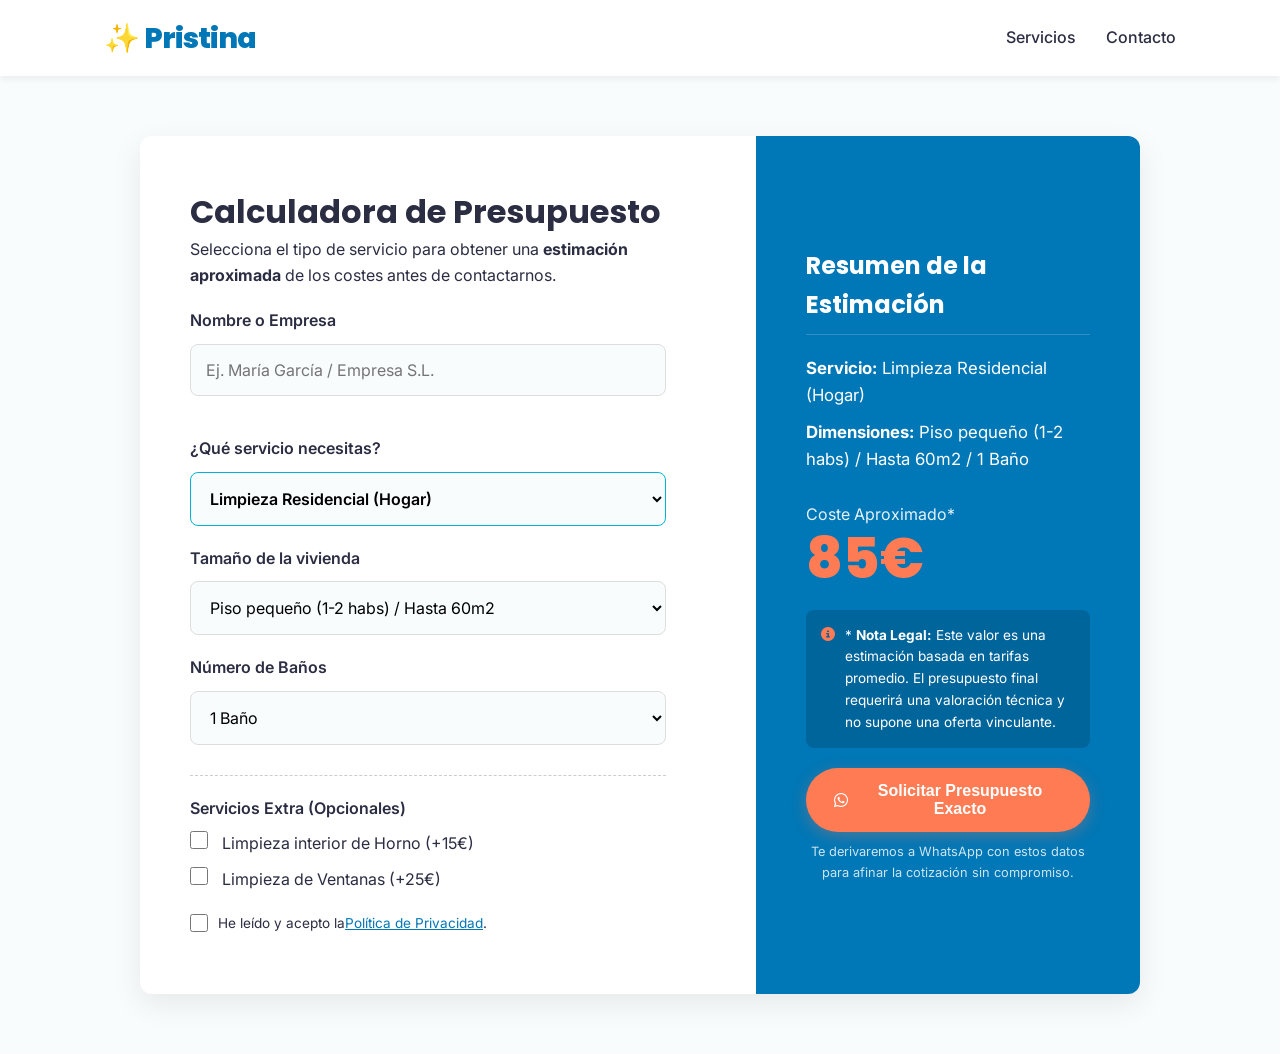
==== commit 97cfd8f1: "Add files via upload" ====
--- a/reserva.html
+++ b/reserva.html
@@ -122,6 +122,11 @@
                             </label>
                         </div>
                     </div>
+
+                    <label class="checkbox-label" style="margin-top:20px; font-size:0.85rem;">
+                        <input type="checkbox" id="legal-check" class="calc-checkbox" required>
+                        He leído y acepto la <a href="legal.html#privacidad" target="_blank" style="color:var(--clr-primary-dark); text-decoration:underline;">Política de Privacidad</a>.
+                    </label>
                 </form>
             </div>
             
@@ -129,7 +134,7 @@
                 <div class="summary-card">
                     <h3>Resumen de la Estimación</h3>
                     <ul class="summary-details">
-                        <li><strong>Servicio:</strong> <span id="sum-servicio">Residencial</span></li>
+                        <li><strong>Servicio:</strong> <span id="sum-servicio">Limpieza Residencial</span></li>
                         <li id="sum-param"><strong>Dimensiones:</strong> <span id="sum-dim">Piso pequeño / 1 Baño</span></li>
                     </ul>
                     <div class="total-price">
@@ -142,10 +147,10 @@
                         <p>* <strong>Nota Legal:</strong> Este valor es una estimación basada en tarifas promedio. El presupuesto final requerirá una valoración técnica y no supone una oferta vinculante.</p>
                     </div>
 
-                    <button type="button" id="btn-whatsapp" class="btn btn-primary btn-full">
+                    <button type="button" id="btn-whatsapp-reserva" class="btn btn-primary btn-full">
                         <i class="fab fa-whatsapp"></i> Solicitar Presupuesto Exacto
                     </button>
-                    <p style="text-align: center; font-size: 0.8rem; margin-top: 10px; color: #666;">Te derivaremos a WhatsApp con estos datos para afinar la cotización sin compromiso.</p>
+                    <p style="text-align: center; font-size: 0.8rem; margin-top: 10px; color: #fff; opacity:0.8;">Te derivaremos a WhatsApp con estos datos para afinar la cotización sin compromiso.</p>
                 </div>
             </div>
         </div>
--- a/styles.css
+++ b/styles.css
@@ -1,253 +1,205 @@
+/* =========================================
+   VARIABLES Y RESET
+   ========================================= */
 :root {
-    --clr-primary: #0A2540;
-    --clr-accent: #00E5FF;
-    --clr-accent-hover: #00B3CC;
-    --clr-text-main: #333333;
-    --clr-text-muted: #666666;
-    --clr-bg-light: #F7F9FC;
-    --clr-white: #FFFFFF;
-    --border-radius: 8px;
+    --clr-primary: #00b4d8;      
+    --clr-primary-dark: #0077b6; 
+    --clr-accent: #ff7b54;       
+    --clr-accent-dark: #e8633e;
+    --clr-dark: #2b2d42;         
+    --clr-light: #f8fcfd;        
+    --clr-white: #ffffff;
+    --clr-whatsapp: #25D366;
+    
+    --font-heading: 'Poppins', sans-serif;
+    --font-body: 'Inter', sans-serif;
+    
+    --shadow-sm: 0 4px 6px rgba(0,0,0,0.05);
+    --shadow-md: 0 10px 30px rgba(0,0,0,0.08);
     --transition: all 0.3s ease;
-}
-
-* {
-    margin: 0;
-    padding: 0;
-    box-sizing: border-box;
-}
-
-body {
-    font-family: 'Inter', sans-serif;
-    color: var(--clr-text-main);
-    line-height: 1.6;
-    background-color: var(--clr-bg-light);
-}
-
-h1, h2, h3, h4 {
-    font-family: 'Poppins', sans-serif;
-    color: var(--clr-primary);
-}
-
-a { 
-    text-decoration: none; 
-    color: inherit; 
-}
-
-/* Utilidades para JS */
-.d-none {
-    display: none !important;
-}
-
-/* Botones */
+    --border-radius: 12px;
+}
+
+* { margin: 0; padding: 0; box-sizing: border-box; }
+html { scroll-behavior: smooth; }
+body { font-family: var(--font-body); background-color: var(--clr-light); color: var(--clr-dark); line-height: 1.6; }
+h1, h2, h3, .logo { font-family: var(--font-heading); color: var(--clr-dark); }
+a { color: var(--clr-primary-dark); transition: var(--transition); }
+a:hover { color: var(--clr-accent); }
+
+/* UTILIDAD */
+.d-none { display: none !important; }
+
+/* =========================================
+   COMPONENTES GLOBALES & BOTONES
+   ========================================= */
 .btn {
-    display: inline-block;
-    padding: 12px 28px;
-    border-radius: var(--border-radius);
-    font-weight: 600;
-    cursor: pointer;
+    display: inline-block; padding: 14px 28px; border-radius: 50px;
+    text-decoration: none; font-weight: 600; font-size: 1rem;
+    cursor: pointer; border: none; transition: var(--transition); text-align: center;
+}
+.btn-sm { padding: 8px 16px; font-size: 0.9rem; }
+.btn-primary { background-color: var(--clr-accent); color: var(--clr-white); box-shadow: 0 4px 15px rgba(255, 123, 84, 0.3); }
+.btn-primary:hover { background-color: var(--clr-accent-dark); transform: translateY(-3px); color: var(--clr-white); }
+.btn-secondary { background-color: transparent; color: var(--clr-primary-dark); border: 2px solid var(--clr-primary); }
+.btn-secondary:hover { background-color: var(--clr-primary); color: var(--clr-white); }
+.btn-full { width: 100%; display: flex; justify-content: center; align-items: center; gap: 10px;}
+
+/* WHATSAPP FLOTANTE */
+.whatsapp-float {
+    position: fixed; width: 60px; height: 60px; bottom: 30px; right: 30px;
+    background-color: var(--clr-whatsapp); color: #FFF; border-radius: 50px;
+    text-align: center; font-size: 30px; box-shadow: var(--shadow-md); z-index: 9999;
+    display: flex; align-items: center; justify-content: center;
     transition: var(--transition);
-    border: none;
-    text-align: center;
-}
-
-.btn-primary {
-    background-color: var(--clr-accent);
-    color: var(--clr-primary);
-}
-
-.btn-primary:hover {
-    background-color: var(--clr-accent-hover);
-    transform: translateY(-2px);
-}
-
-.btn-full { 
-    width: 100%; 
-}
-
-/* Navegación */
-.navbar {
-    background-color: var(--clr-primary);
-    color: var(--clr-white);
-    position: sticky;
-    top: 0;
-    z-index: 1000;
-}
-
-.nav-container {
-    max-width: 1200px;
-    margin: 0 auto;
-    padding: 15px 20px;
-    display: flex;
-    justify-content: space-between;
-    align-items: center;
-}
-
-.logo { 
-    font-family: 'Poppins', sans-serif; 
-    font-size: 1.5rem; 
-    font-weight: 800; 
-    color: var(--clr-accent); 
-}
-
-.nav-links { 
-    list-style: none; 
-    display: flex; 
-    align-items: center; 
-    gap: 30px; 
-}
-
-.nav-links a:hover { 
-    color: var(--clr-accent); 
-}
-
-/* Maquetación de la Calculadora (reserva.html) */
-.booking-page { 
-    padding: 60px 20px; 
-}
-
-.booking-container { 
-    max-width: 1000px; 
-    margin: 0 auto; 
-    display: grid; 
-    grid-template-columns: 3fr 2fr; 
-    gap: 40px; 
-}
-
-.booking-form-area { 
-    background: var(--clr-white); 
-    padding: 40px; 
-    border-radius: var(--border-radius); 
-    box-shadow: 0 5px 20px rgba(0,0,0,0.05); 
-}
-
-.booking-summary-area { 
-    position: sticky; 
-    top: 100px; 
-    align-self: start; 
-}
-
-.summary-card { 
-    background: var(--clr-primary); 
-    color: var(--clr-white); 
-    padding: 30px; 
-    border-radius: var(--border-radius); 
-}
-
-/* Elementos del Formulario Dinámico */
-.form-group { 
-    margin-bottom: 25px; 
-}
-
-.form-row { 
-    display: flex; 
-    gap: 20px; 
-}
-
-.calc-input { 
-    width: 100%; 
-    padding: 12px 15px; 
-    border: 1px solid #ddd; 
-    border-radius: 5px; 
-    font-family: inherit; 
-    font-size: 1rem; 
-    background-color: #fff; 
-    transition: var(--transition); 
-}
-
-.calc-input:focus { 
-    border-color: var(--clr-accent); 
-    outline: none; 
-    box-shadow: 0 0 0 3px rgba(0, 229, 255, 0.2); 
-}
-
-label { 
-    display: block; 
-    margin-bottom: 8px; 
-    font-weight: 500; 
-    font-size: 0.95rem; 
-}
-
-.dynamic-section {
-    background: #f8fafc;
-    padding: 20px;
-    border-radius: 8px;
-    margin-bottom: 25px;
-    border: 1px solid #e2e8f0;
-    animation: fadeIn 0.3s ease-in-out;
-}
-
-.extras-group { 
-    background: var(--clr-bg-light); 
-    padding: 15px; 
-    border-radius: 5px; 
-}
-
-.checkbox-label { 
-    display: flex; 
-    align-items: center; 
-    gap: 10px; 
-    margin-bottom: 10px; 
-    font-weight: 400; 
-    cursor: pointer; 
-}
-
-/* Tarjeta de Resumen y Precio */
-.summary-details { 
-    list-style: none; 
-    margin: 20px 0; 
-    padding-bottom: 20px; 
-    border-bottom: 1px solid rgba(255,255,255,0.1); 
-}
-
-.summary-details li { 
-    margin-bottom: 10px; 
-    display: flex; 
-    justify-content: space-between; 
-}
-
-.total-price { 
-    display: flex; 
-    justify-content: space-between; 
-    align-items: center; 
-    margin-bottom: 30px; 
-}
-
-.price-label { 
-    font-size: 1.2rem; 
-    font-weight: 600; 
-}
-
-.price-value { 
-    font-size: 2.5rem; 
-    font-weight: 800; 
-    color: var(--clr-accent); 
-}
-
-/* Aviso Legal / Disclaimer */
-.disclaimer-box {
-    background-color: rgba(255,255,255,0.1);
-    padding: 15px;
-    border-radius: var(--border-radius);
-    margin-bottom: 20px;
-    display: flex;
-    gap: 15px;
-    align-items: start;
-    border: 1px solid rgba(0, 229, 255, 0.2);
-}
-
-.disclaimer-box i {
-    color: var(--clr-accent);
-    margin-top: 3px;
-}
-
-.disclaimer-box p {
-    font-size: 0.8rem;
-    margin: 0;
-    opacity: 0.9;
-}
-
-/* Animaciones */
-@keyframes fadeIn {
-    from { opacity: 0; transform: translateY(-10px); }
-    to { opacity: 1; transform: translateY(0); }
+}
+.whatsapp-float:hover { transform: scale(1.1); color: #FFF; }
+
+/* BANNER DE COOKIES */
+.cookie-banner {
+    position: fixed; bottom: -100%; left: 0; width: 100%;
+    background-color: var(--clr-dark); color: var(--clr-white);
+    padding: 20px; z-index: 10000; box-shadow: 0 -5px 15px rgba(0,0,0,0.1);
+    transition: bottom 0.5s ease-in-out;
+}
+.cookie-banner.show { bottom: 0; }
+.cookie-content {
+    max-width: 1200px; margin: 0 auto; display: flex; 
+    justify-content: space-between; align-items: center; gap: 20px;
+}
+.cookie-content p { font-size: 0.9rem; margin: 0; }
+.cookie-content a { color: var(--clr-primary); text-decoration: underline; }
+
+/* =========================================
+   HEADER Y NAVBAR
+   ========================================= */
+.promo-bar { background-color: var(--clr-primary-dark); color: var(--clr-white); text-align: center; padding: 10px; font-size: 0.9rem; }
+.navbar { position: sticky; top: 0; background: rgba(255, 255, 255, 0.95); backdrop-filter: blur(10px); z-index: 1000; box-shadow: var(--shadow-sm); }
+.nav-container { display: flex; justify-content: space-between; align-items: center; max-width: 1200px; margin: 0 auto; padding: 15px 5%; }
+.logo { font-size: 1.8rem; font-weight: 800; text-decoration: none; color: var(--clr-primary-dark); letter-spacing: -1px; }
+.nav-links { list-style: none; display: flex; align-items: center; gap: 30px; }
+.nav-links a { text-decoration: none; color: var(--clr-dark); font-weight: 500; }
+.nav-links a:hover { color: var(--clr-primary); }
+.btn-nav { background-color: var(--clr-primary); color: var(--clr-white); padding: 10px 24px; }
+.btn-nav:hover { background-color: var(--clr-primary-dark); color: var(--clr-white); }
+.hamburger { display: none; cursor: pointer; }
+.bar { display: block; width: 25px; height: 3px; margin: 5px auto; background-color: var(--clr-dark); transition: var(--transition); }
+
+/* =========================================
+   HERO & SECCIONES GENÉRICAS
+   ========================================= */
+.hero { display: grid; grid-template-columns: 1fr 1fr; align-items: center; max-width: 1200px; margin: 0 auto; padding: 80px 5%; gap: 50px; }
+.hero-content h1 { font-size: 3.5rem; line-height: 1.1; margin-bottom: 20px; }
+.highlight { color: var(--clr-primary); }
+.hero-content p { font-size: 1.1rem; color: #555; margin-bottom: 30px; }
+.hero-buttons { display: flex; gap: 15px; flex-wrap: wrap; }
+.hero-image img { width: 100%; border-radius: var(--border-radius); box-shadow: var(--shadow-md); object-fit: cover; height: 500px; }
+
+.section-header { text-align: center; margin-bottom: 50px; max-width: 700px; margin-inline: auto; }
+.section-header h2 { font-size: 2.5rem; margin-bottom: 15px; }
+
+/* =========================================
+   BENEFICIOS Y SERVICIOS
+   ========================================= */
+.features { background-color: var(--clr-white); padding: 80px 5%; }
+.features-grid { display: grid; grid-template-columns: repeat(auto-fit, minmax(300px, 1fr)); gap: 30px; max-width: 1200px; margin: 0 auto; }
+.feature-card { padding: 40px 30px; background: var(--clr-light); border-radius: var(--border-radius); text-align: center; transition: var(--transition); border: 1px solid rgba(0,180,216,0.1); }
+.feature-card:hover { transform: translateY(-5px); box-shadow: var(--shadow-md); background: var(--clr-white); }
+.feature-card .icon { font-size: 3rem; margin-bottom: 20px; color: var(--clr-primary); }
+
+.services { padding: 80px 5%; max-width: 1200px; margin: 0 auto; }
+.services-grid { display: grid; grid-template-columns: repeat(auto-fit, minmax(320px, 1fr)); gap: 40px; }
+.service-card { background: var(--clr-white); border-radius: var(--border-radius); overflow: hidden; box-shadow: var(--shadow-sm); transition: var(--transition); }
+.service-card:hover { box-shadow: var(--shadow-md); transform: translateY(-5px); }
+.service-card img { width: 100%; height: 220px; object-fit: cover; }
+.service-info { padding: 30px; }
+.link-arrow { display: inline-block; margin-top: 15px; color: var(--clr-primary); font-weight: 700; text-decoration: none; }
+.link-arrow:hover { color: var(--clr-accent); transform: translateX(5px); }
+
+/* =========================================
+   SECCIÓN DE CONTACTO (HOME)
+   ========================================= */
+.contact-section { background-color: var(--clr-dark); color: var(--clr-white); padding: 80px 5%; }
+.contact-container { max-width: 1200px; margin: 0 auto; display: grid; grid-template-columns: 1fr 1fr; gap: 60px; align-items: center; }
+.contact-info h2 { color: var(--clr-white); font-size: 2.5rem; margin-bottom: 20px; }
+.contact-info p { margin-bottom: 30px; opacity: 0.9; }
+.contact-details { list-style: none; }
+.contact-details li { margin-bottom: 20px; display: flex; align-items: center; gap: 15px; font-size: 1.1rem; }
+.contact-details li i { color: var(--clr-primary); font-size: 1.5rem; }
+.contact-details a { color: var(--clr-white); text-decoration: none; }
+.contact-details a:hover { color: var(--clr-primary); }
+
+.contact-form-wrapper { background: var(--clr-white); padding: 40px; border-radius: var(--border-radius); color: var(--clr-dark); }
+.form-row { display: flex; gap: 15px; }
+
+/* =========================================
+   PÁGINA DE RESERVA (Cotizador)
+   ========================================= */
+.booking-page { padding: 60px 5%; }
+.booking-container { max-width: 1000px; margin: 0 auto; display: grid; grid-template-columns: 3fr 2fr; gap: 40px; background: var(--clr-white); border-radius: var(--border-radius); box-shadow: var(--shadow-md); overflow: hidden; }
+.booking-form-area { padding: 50px; }
+.form-group { margin-bottom: 20px; margin-top: 20px; }
+.form-group label { display: block; font-weight: 600; margin-bottom: 10px; }
+.calc-input { width: 100%; padding: 15px; border: 1px solid #ddd; border-radius: 8px; font-family: var(--font-body); font-size: 1rem; transition: var(--transition); background: var(--clr-light); }
+.calc-input:focus { outline: none; border-color: var(--clr-primary); background: var(--clr-white); }
+.checkbox-label { display: flex; align-items: center; font-weight: 400 !important; margin-bottom: 10px; cursor: pointer; }
+.calc-checkbox { margin-right: 10px; width: 18px; height: 18px; accent-color: var(--clr-primary); }
+.extras-group { margin-top: 30px; padding-top: 20px; border-top: 1px dashed #ccc; }
+
+.booking-summary-area { background: var(--clr-primary-dark); color: var(--clr-white); padding: 50px; display: flex; flex-direction: column; justify-content: center; }
+.summary-card h3 { color: var(--clr-white); margin-bottom: 20px; font-size: 1.5rem; border-bottom: 1px solid rgba(255,255,255,0.2); padding-bottom: 10px; }
+.summary-details { list-style: none; margin-bottom: 30px; font-size: 1.05rem; }
+.summary-details li { margin-bottom: 10px; }
+.total-price { display: flex; flex-direction: column; margin-bottom: 20px; }
+.price-label { font-size: 1rem; opacity: 0.9; }
+.price-value { font-size: 3.5rem; font-family: var(--font-heading); font-weight: 800; color: var(--clr-accent); line-height: 1.1; }
+.disclaimer-box { background: rgba(0,0,0,0.15); padding: 15px; border-radius: 8px; font-size: 0.85rem; margin-bottom: 20px; display: flex; gap: 10px; align-items: flex-start; }
+.disclaimer-box i { color: var(--clr-accent); margin-top: 3px; }
+
+/* =========================================
+   PÁGINA LEGAL
+   ========================================= */
+.legal-page { padding: 80px 5%; background: var(--clr-white); }
+.legal-container { max-width: 800px; margin: 0 auto; }
+.legal-container h1 { margin-top: 40px; margin-bottom: 20px; font-size: 2rem; color: var(--clr-primary-dark); }
+.legal-container h1:first-child { margin-top: 0; }
+.legal-container p, .legal-container ul { margin-bottom: 20px; color: #555; }
+.legal-container ul { margin-left: 20px; }
+.legal-container hr { margin: 60px 0; border: none; border-top: 1px solid #eee; }
+
+/* =========================================
+   FOOTER
+   ========================================= */
+footer { background-color: var(--clr-dark); color: var(--clr-white); padding: 60px 5% 20px; }
+.footer-content { max-width: 1200px; margin: 0 auto; display: grid; grid-template-columns: 2fr 1fr 1fr; gap: 40px; margin-bottom: 40px; }
+.footer-brand h2 { color: var(--clr-white); margin-bottom: 15px; }
+.social-links { display: flex; gap: 15px; margin-top: 20px; }
+.social-links a { color: var(--clr-white); font-size: 1.5rem; background: rgba(255,255,255,0.1); width: 40px; height: 40px; display: flex; align-items: center; justify-content: center; border-radius: 50%; }
+.social-links a:hover { background: var(--clr-primary); color: var(--clr-white); }
+.footer-links h3 { color: var(--clr-primary); margin-bottom: 20px; font-size: 1.2rem; }
+.footer-links p { margin-bottom: 10px; }
+.footer-links a { color: #ccc; text-decoration: none; }
+.footer-links a:hover { color: var(--clr-white); padding-left: 5px; }
+.footer-bottom { text-align: center; border-top: 1px solid rgba(255,255,255,0.1); padding-top: 20px; font-size: 0.9rem; opacity: 0.7; }
+
+/* =========================================
+   RESPONSIVE DESIGN
+   ========================================= */
+@media (max-width: 900px) {
+    .hero, .contact-container { grid-template-columns: 1fr; text-align: center; }
+    .hero-buttons { justify-content: center; }
+    .booking-container { grid-template-columns: 1fr; }
+    .footer-content { grid-template-columns: 1fr; text-align: center; }
+    .social-links { justify-content: center; }
+    .form-row { flex-direction: column; }
+    .cookie-content { flex-direction: column; text-align: center; }
+}
+
+@media (max-width: 768px) {
+    .nav-links { position: fixed; left: -100%; top: 70px; flex-direction: column; background-color: var(--clr-white); width: 100%; text-align: center; transition: 0.3s; box-shadow: 0 10px 10px rgba(0,0,0,0.1); padding: 20px 0; }
+    .nav-links.active { left: 0; }
+    .hamburger { display: block; }
+    .hamburger.active .bar:nth-child(2) { opacity: 0; }
+    .hamburger.active .bar:nth-child(1) { transform: translateY(8px) rotate(45deg); }
+    .hamburger.active .bar:nth-child(3) { transform: translateY(-8px) rotate(-45deg); }
 }
